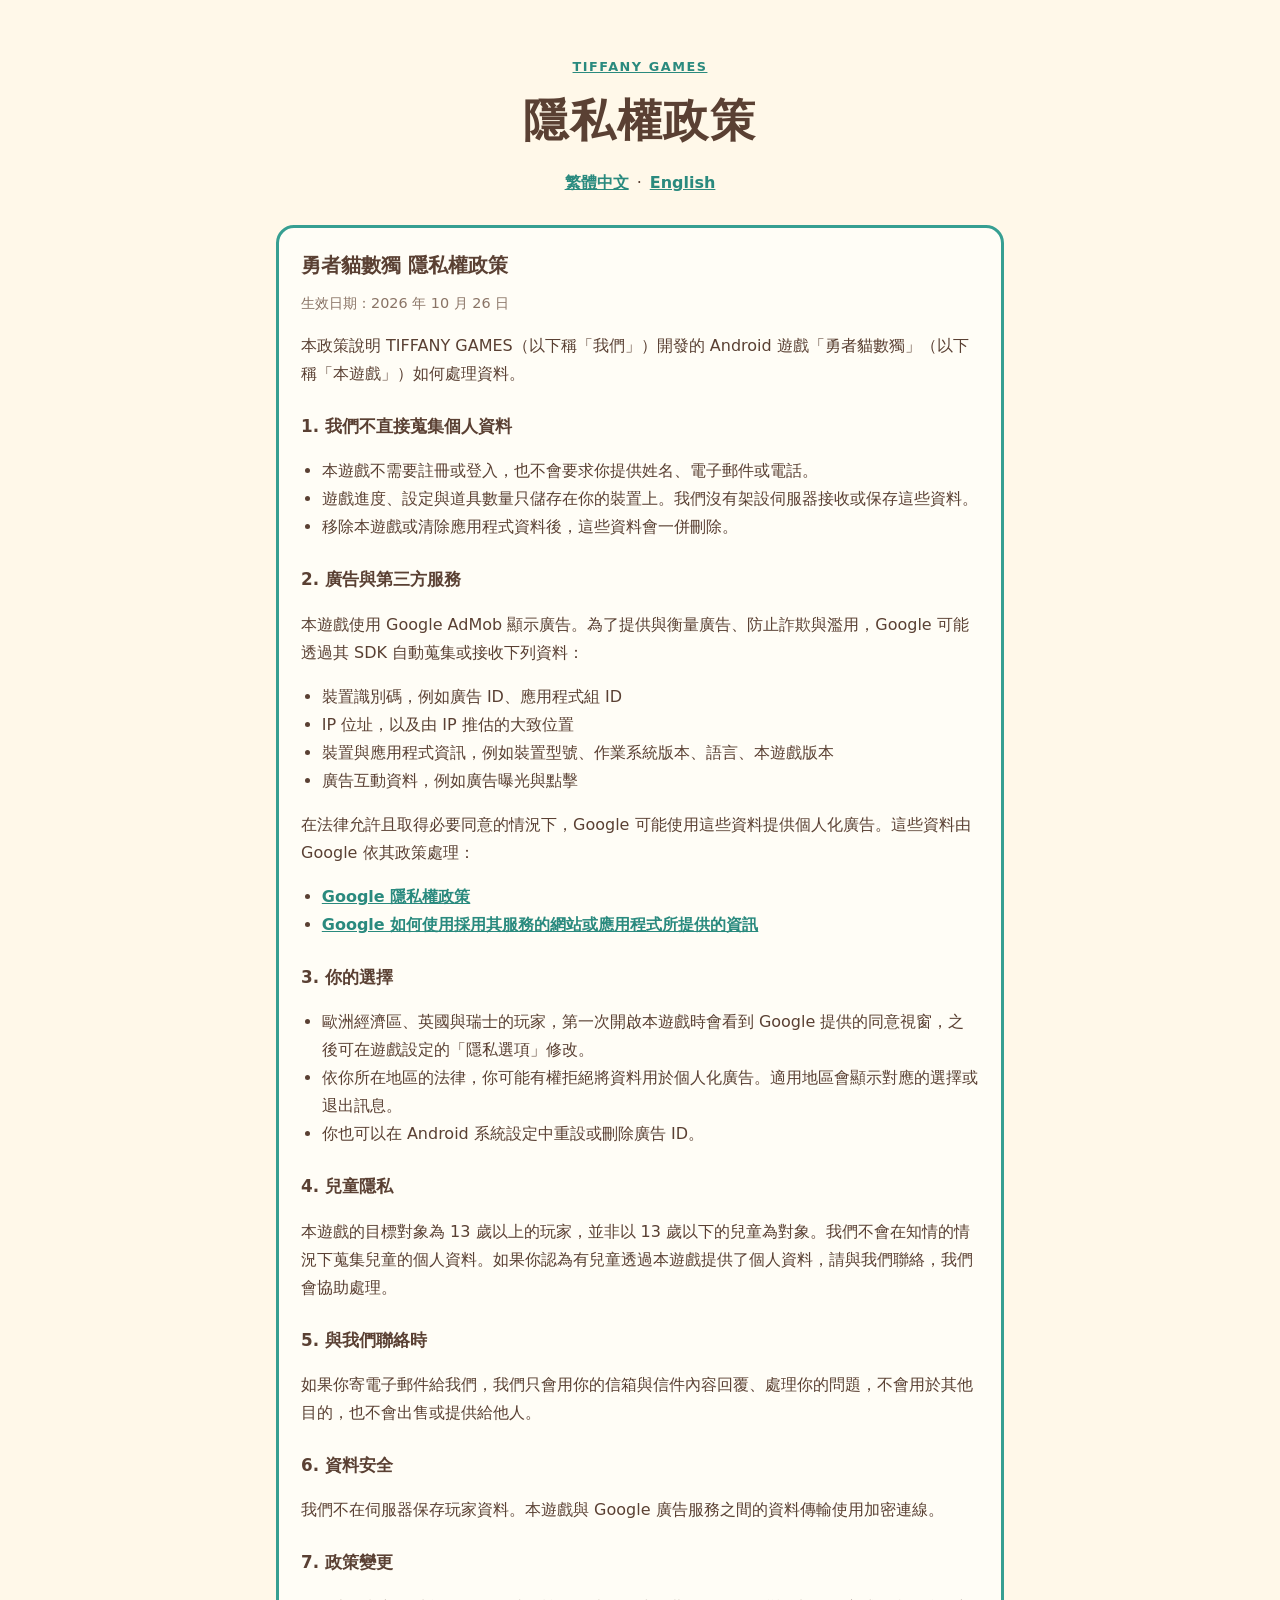
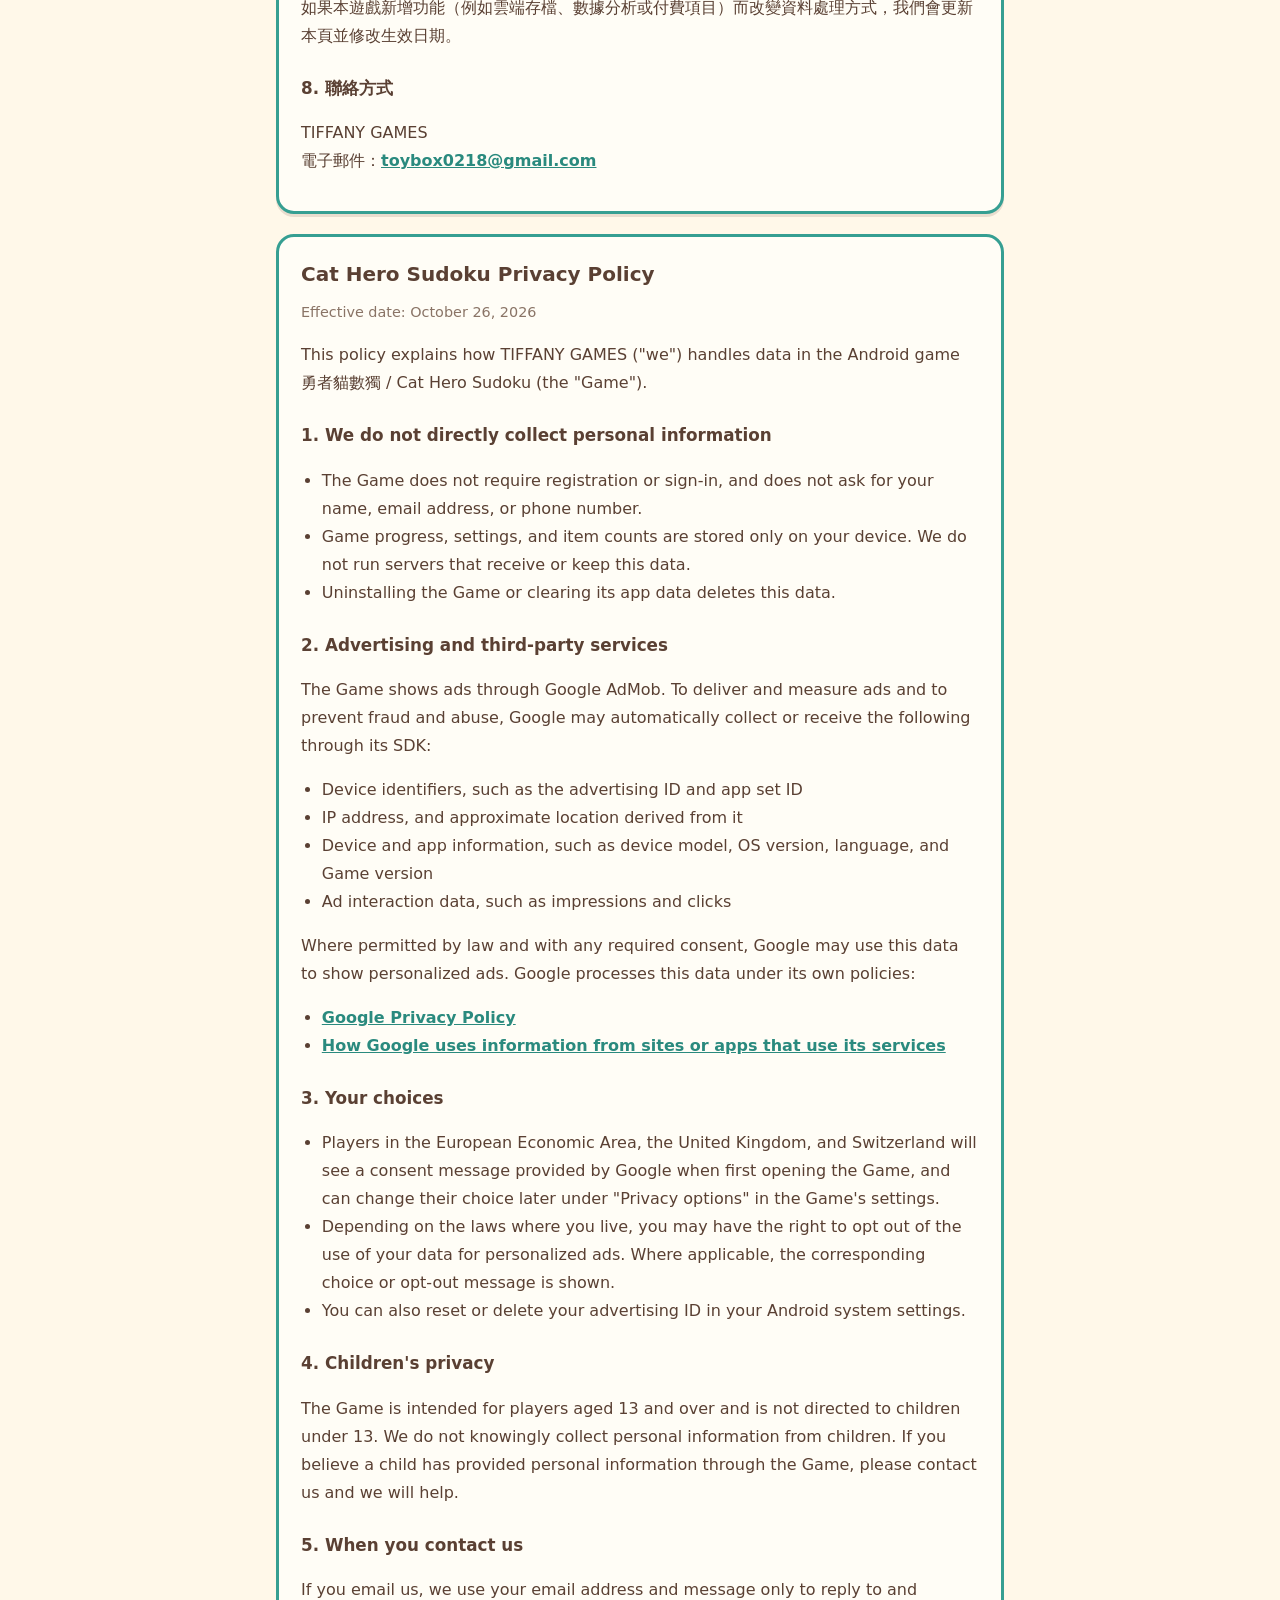
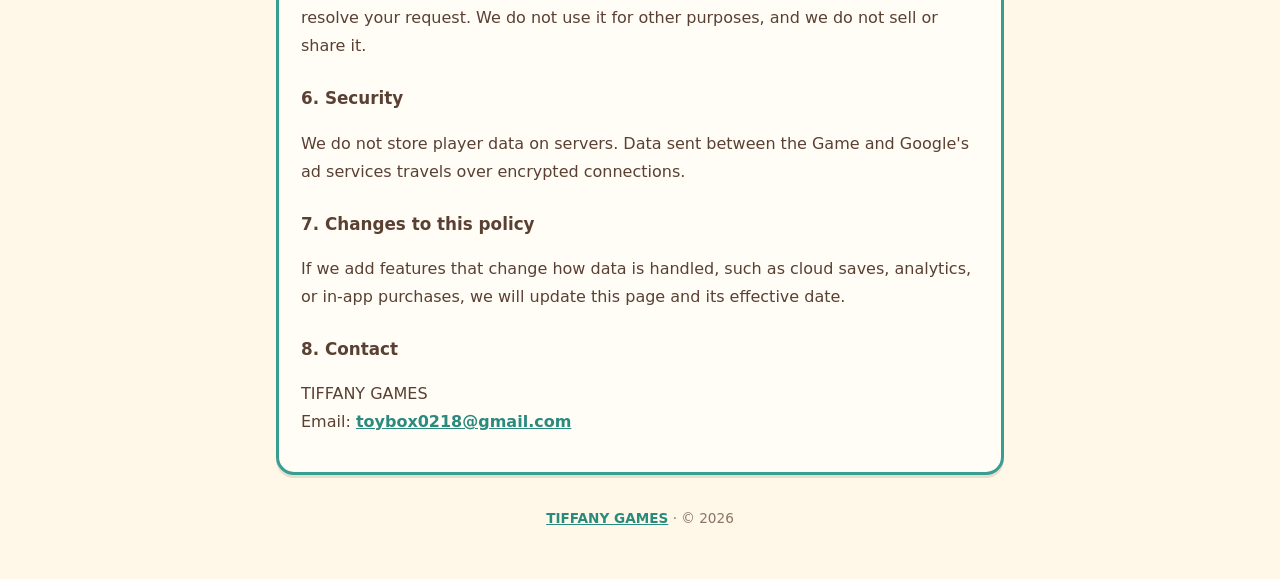
==== privacy.html @ 7614f40d "Add studio home and privacy policy" ====
<!doctype html>
<html lang="zh-Hant">
<head>
<meta charset="utf-8">
<meta name="viewport" content="width=device-width, initial-scale=1">
<title>隱私權政策｜勇者貓數獨</title>
<meta name="description" content="勇者貓數獨（TIFFANY GAMES）隱私權政策 / Privacy Policy">
<link rel="stylesheet" href="style.css">
</head>
<body>
<main class="page">
  <header class="hero">
    <p class="kicker"><a href="./">TIFFANY GAMES</a></p>
    <h1>隱私權政策</h1>
    <p class="toc"><a href="#zh">繁體中文</a>·<a href="#en">English</a></p>
  </header>

  <section class="card policy" id="zh" lang="zh-Hant">
    <h2>勇者貓數獨 隱私權政策</h2>
    <p class="date">生效日期：2026 年 10 月 26 日</p>
    <p>本政策說明 TIFFANY GAMES（以下稱「我們」）開發的 Android 遊戲「勇者貓數獨」（以下稱「本遊戲」）如何處理資料。</p>

    <h3>1. 我們不直接蒐集個人資料</h3>
    <ul>
      <li>本遊戲不需要註冊或登入，也不會要求你提供姓名、電子郵件或電話。</li>
      <li>遊戲進度、設定與道具數量只儲存在你的裝置上。我們沒有架設伺服器接收或保存這些資料。</li>
      <li>移除本遊戲或清除應用程式資料後，這些資料會一併刪除。</li>
    </ul>

    <h3>2. 廣告與第三方服務</h3>
    <p>本遊戲使用 Google AdMob 顯示廣告。為了提供與衡量廣告、防止詐欺與濫用，Google 可能透過其 SDK 自動蒐集或接收下列資料：</p>
    <ul>
      <li>裝置識別碼，例如廣告 ID、應用程式組 ID</li>
      <li>IP 位址，以及由 IP 推估的大致位置</li>
      <li>裝置與應用程式資訊，例如裝置型號、作業系統版本、語言、本遊戲版本</li>
      <li>廣告互動資料，例如廣告曝光與點擊</li>
    </ul>
    <p>在法律允許且取得必要同意的情況下，Google 可能使用這些資料提供個人化廣告。這些資料由 Google 依其政策處理：</p>
    <ul>
      <li><a href="https://policies.google.com/privacy">Google 隱私權政策</a></li>
      <li><a href="https://policies.google.com/technologies/partner-sites">Google 如何使用採用其服務的網站或應用程式所提供的資訊</a></li>
    </ul>

    <h3>3. 你的選擇</h3>
    <ul>
      <li>歐洲經濟區、英國與瑞士的玩家，第一次開啟本遊戲時會看到 Google 提供的同意視窗，之後可在遊戲設定的「隱私選項」修改。</li>
      <li>依你所在地區的法律，你可能有權拒絕將資料用於個人化廣告。適用地區會顯示對應的選擇或退出訊息。</li>
      <li>你也可以在 Android 系統設定中重設或刪除廣告 ID。</li>
    </ul>

    <h3>4. 兒童隱私</h3>
    <p>本遊戲的目標對象為 13 歲以上的玩家，並非以 13 歲以下的兒童為對象。我們不會在知情的情況下蒐集兒童的個人資料。如果你認為有兒童透過本遊戲提供了個人資料，請與我們聯絡，我們會協助處理。</p>

    <h3>5. 與我們聯絡時</h3>
    <p>如果你寄電子郵件給我們，我們只會用你的信箱與信件內容回覆、處理你的問題，不會用於其他目的，也不會出售或提供給他人。</p>

    <h3>6. 資料安全</h3>
    <p>我們不在伺服器保存玩家資料。本遊戲與 Google 廣告服務之間的資料傳輸使用加密連線。</p>

    <h3>7. 政策變更</h3>
    <p>如果本遊戲新增功能（例如雲端存檔、數據分析或付費項目）而改變資料處理方式，我們會更新本頁並修改生效日期。</p>

    <h3>8. 聯絡方式</h3>
    <p>TIFFANY GAMES<br>電子郵件：<a href="mailto:toybox0218@gmail.com">toybox0218@gmail.com</a></p>
  </section>

  <section class="card policy" id="en" lang="en">
    <h2>Cat Hero Sudoku Privacy Policy</h2>
    <p class="date">Effective date: October 26, 2026</p>
    <p>This policy explains how TIFFANY GAMES ("we") handles data in the Android game 勇者貓數獨 / Cat Hero Sudoku (the "Game").</p>

    <h3>1. We do not directly collect personal information</h3>
    <ul>
      <li>The Game does not require registration or sign-in, and does not ask for your name, email address, or phone number.</li>
      <li>Game progress, settings, and item counts are stored only on your device. We do not run servers that receive or keep this data.</li>
      <li>Uninstalling the Game or clearing its app data deletes this data.</li>
    </ul>

    <h3>2. Advertising and third-party services</h3>
    <p>The Game shows ads through Google AdMob. To deliver and measure ads and to prevent fraud and abuse, Google may automatically collect or receive the following through its SDK:</p>
    <ul>
      <li>Device identifiers, such as the advertising ID and app set ID</li>
      <li>IP address, and approximate location derived from it</li>
      <li>Device and app information, such as device model, OS version, language, and Game version</li>
      <li>Ad interaction data, such as impressions and clicks</li>
    </ul>
    <p>Where permitted by law and with any required consent, Google may use this data to show personalized ads. Google processes this data under its own policies:</p>
    <ul>
      <li><a href="https://policies.google.com/privacy">Google Privacy Policy</a></li>
      <li><a href="https://policies.google.com/technologies/partner-sites">How Google uses information from sites or apps that use its services</a></li>
    </ul>

    <h3>3. Your choices</h3>
    <ul>
      <li>Players in the European Economic Area, the United Kingdom, and Switzerland will see a consent message provided by Google when first opening the Game, and can change their choice later under "Privacy options" in the Game's settings.</li>
      <li>Depending on the laws where you live, you may have the right to opt out of the use of your data for personalized ads. Where applicable, the corresponding choice or opt-out message is shown.</li>
      <li>You can also reset or delete your advertising ID in your Android system settings.</li>
    </ul>

    <h3>4. Children's privacy</h3>
    <p>The Game is intended for players aged 13 and over and is not directed to children under 13. We do not knowingly collect personal information from children. If you believe a child has provided personal information through the Game, please contact us and we will help.</p>

    <h3>5. When you contact us</h3>
    <p>If you email us, we use your email address and message only to reply to and resolve your request. We do not use it for other purposes, and we do not sell or share it.</p>

    <h3>6. Security</h3>
    <p>We do not store player data on servers. Data sent between the Game and Google's ad services travels over encrypted connections.</p>

    <h3>7. Changes to this policy</h3>
    <p>If we add features that change how data is handled, such as cloud saves, analytics, or in-app purchases, we will update this page and its effective date.</p>

    <h3>8. Contact</h3>
    <p>TIFFANY GAMES<br>Email: <a href="mailto:toybox0218@gmail.com">toybox0218@gmail.com</a></p>
  </section>

  <footer><a href="./">TIFFANY GAMES</a> · © 2026</footer>
</main>
</body>
</html>
---- style.css ----
:root {
  --paper: #fff8e9;
  --card: #fffdf6;
  --edge: #e2d2b4;
  --ink: #5a4033;
  --muted: #8a7466;
  --teal: #2a8a7e;
  --teal-strong: #369f92;
}
* { box-sizing: border-box; }
html { -webkit-text-size-adjust: 100%; }
body {
  margin: 0;
  background: var(--paper);
  color: var(--ink);
  font-family: "Noto Sans TC", "PingFang TC", "Microsoft JhengHei", system-ui, -apple-system, "Segoe UI", sans-serif;
  line-height: 1.75;
}
.page { max-width: 760px; margin: 0 auto; padding: 32px 16px 48px; }
.hero { text-align: center; padding: 24px 0 8px; }
.kicker { margin: 0; color: var(--teal); font-weight: 700; letter-spacing: .12em; text-transform: uppercase; font-size: .8rem; }
h1 { margin: 4px 0 4px; font-size: clamp(2rem, 7vw, 2.8rem); letter-spacing: .04em; }
.lead { margin: 0; color: var(--muted); }
.card {
  background: var(--card);
  border: 3px solid var(--teal-strong);
  border-radius: 18px;
  box-shadow: 0 3px 0 rgba(107, 69, 53, .15);
  padding: 20px 22px;
  margin: 20px 0;
}
h2 { margin: 0 0 8px; font-size: 1.25rem; }
h3 { margin: 24px 0 6px; font-size: 1.05rem; }
.en { color: var(--muted); font-weight: 400; font-size: .9em; margin-left: 6px; }
.meta { color: var(--muted); font-size: .9rem; margin-bottom: 0; }
a { color: var(--teal); font-weight: 700; }
a:focus-visible { outline: 2px solid var(--teal); outline-offset: 2px; }
.links { margin: 0; padding-left: 1.2em; }
.links li { margin: 4px 0; }
.toc { text-align: center; margin: 8px 0 0; }
.toc a { margin: 0 8px; }
.policy p, .policy li { overflow-wrap: anywhere; }
.policy ul { padding-left: 1.3em; }
.date { color: var(--muted); font-size: .9rem; margin-top: 0; }
footer { text-align: center; color: var(--muted); font-size: .85rem; margin-top: 32px; }
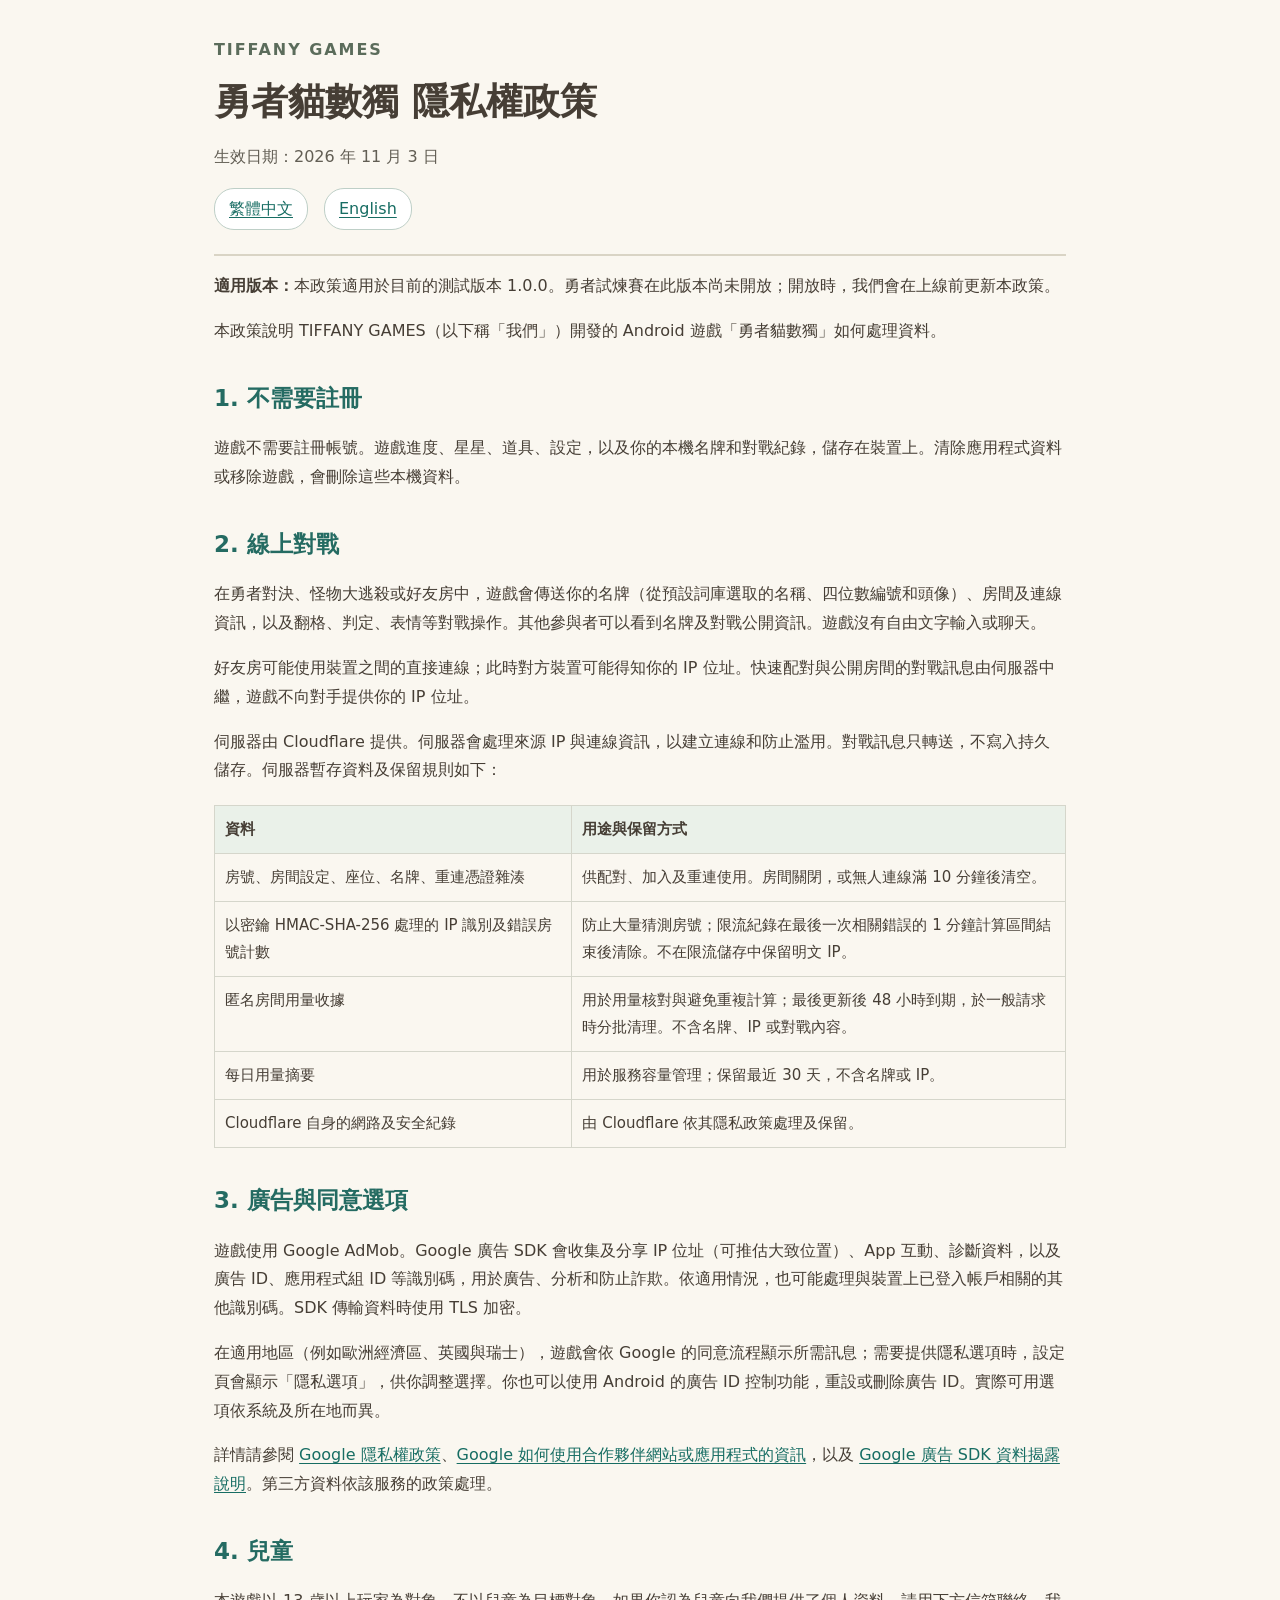
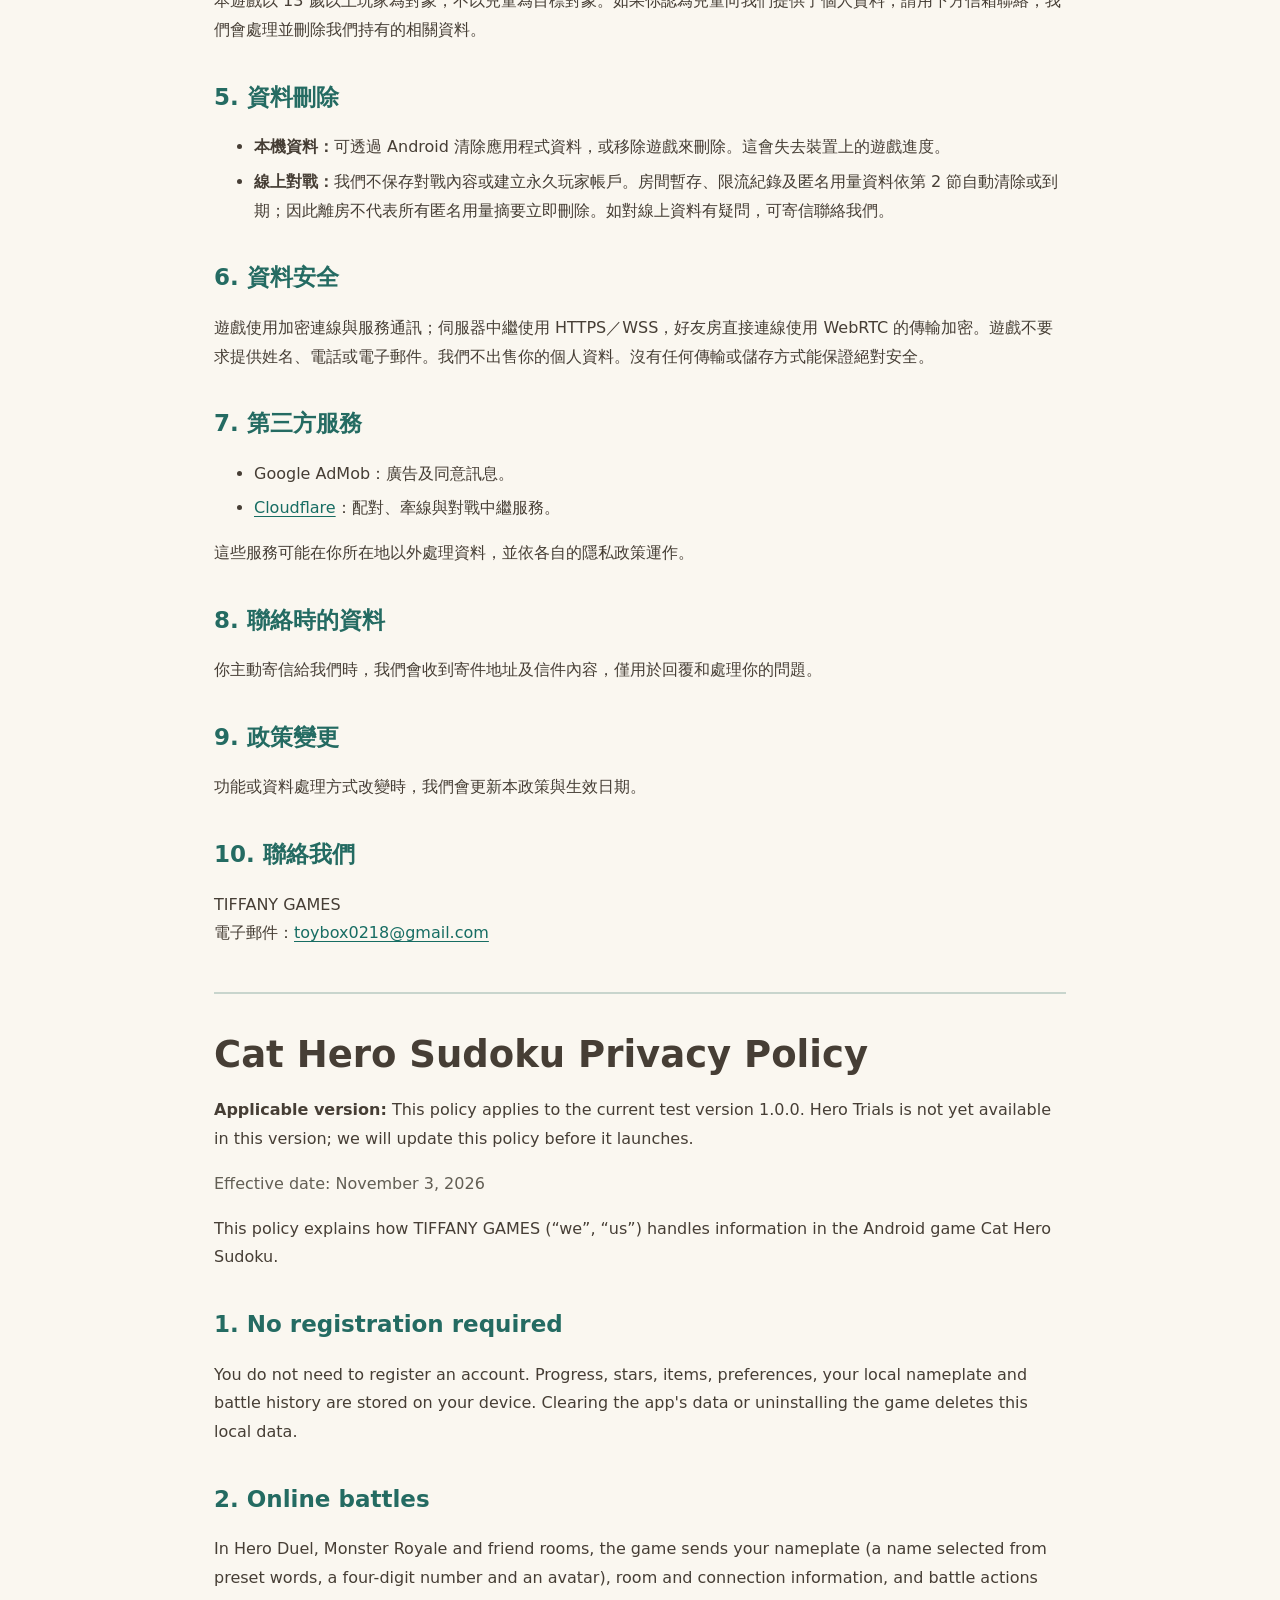
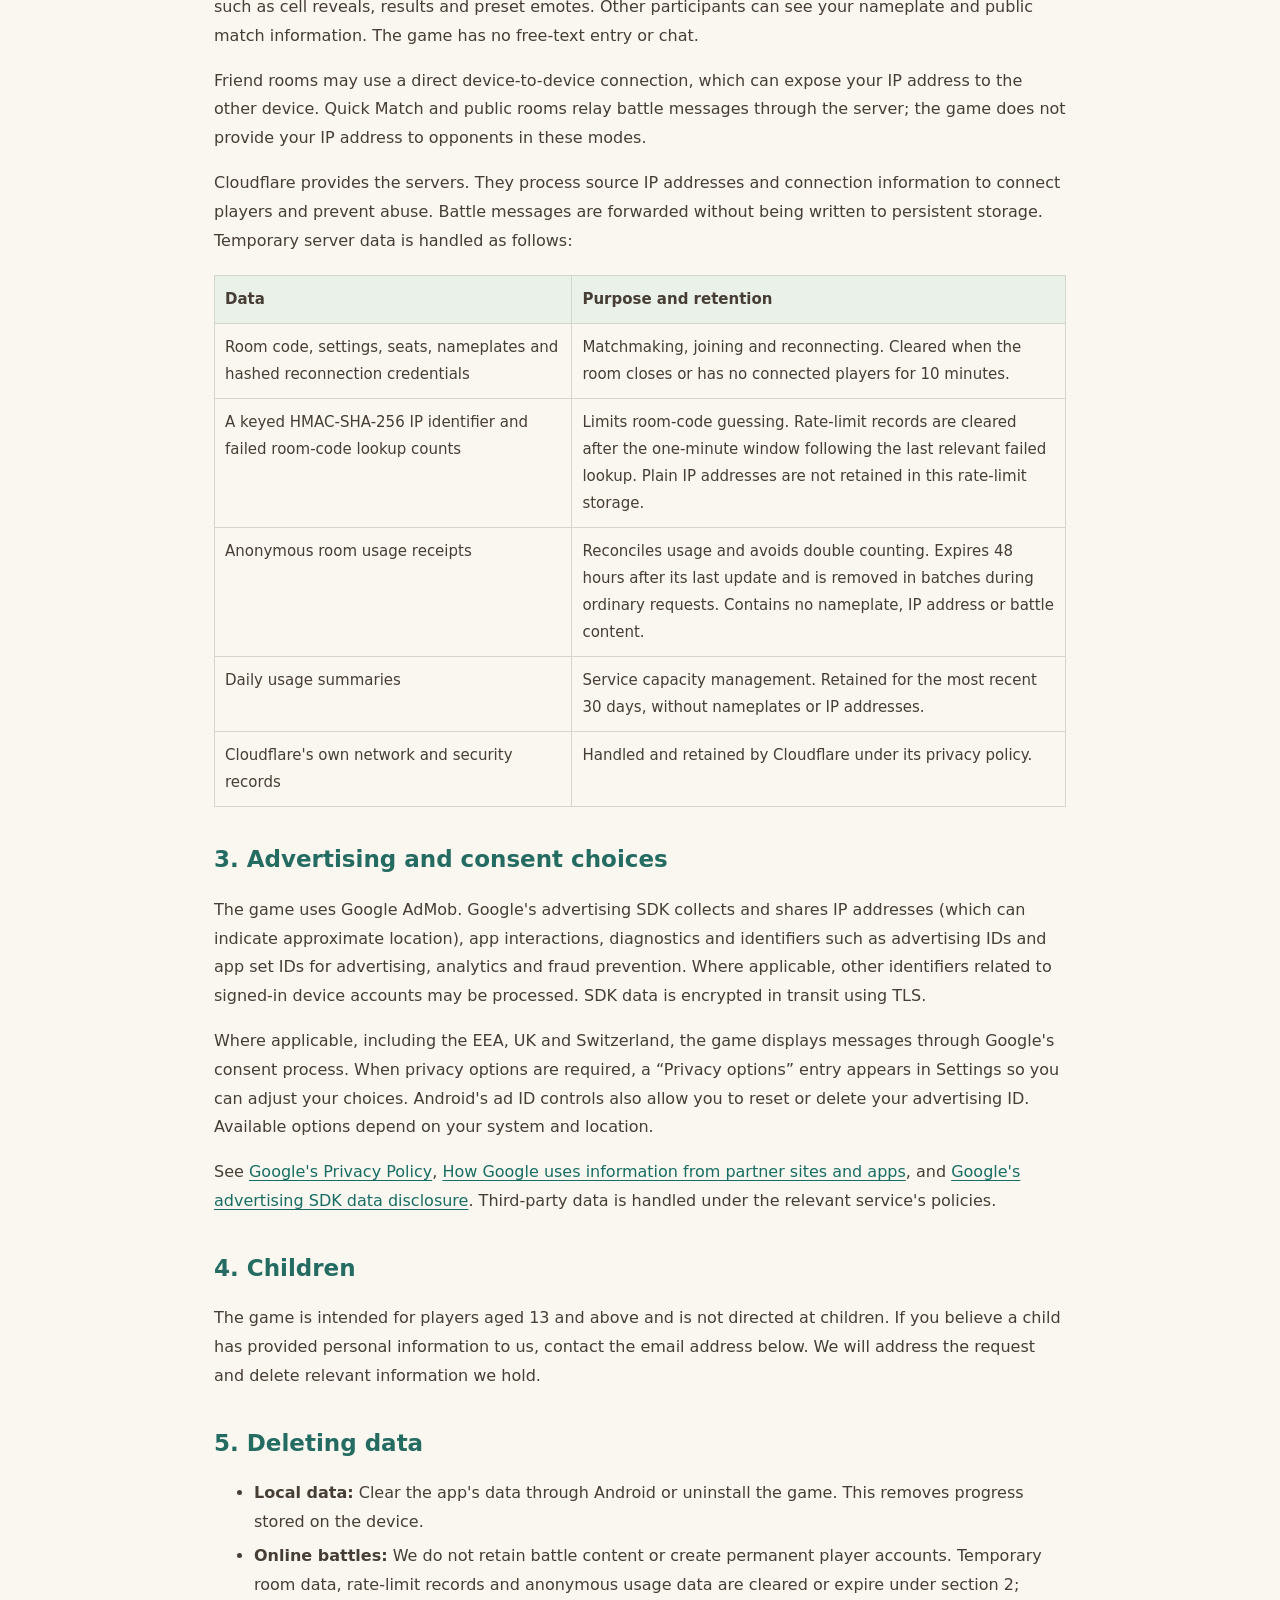
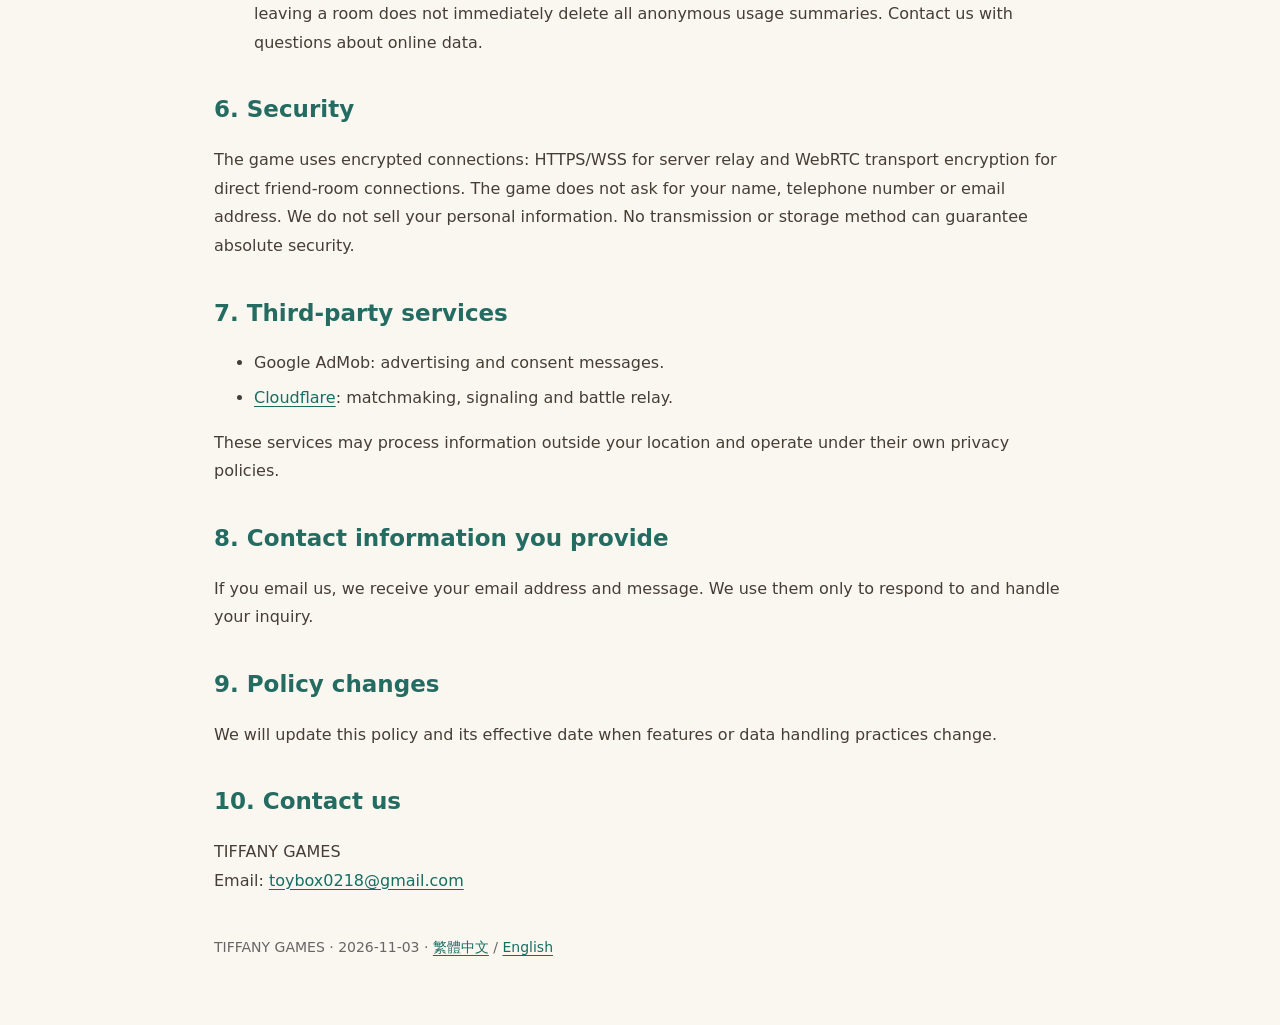
==== commit dec23728: "更新隱私條款 Update privacy policy for test version 1.0.0" ====
--- a/privacy.html
+++ b/privacy.html
@@ -1,119 +1,52 @@
 <!doctype html>
 <html lang="zh-Hant">
 <head>
-<meta charset="utf-8">
-<meta name="viewport" content="width=device-width, initial-scale=1">
-<title>隱私權政策｜勇者貓數獨</title>
-<meta name="description" content="勇者貓數獨（TIFFANY GAMES）隱私權政策 / Privacy Policy">
-<link rel="stylesheet" href="style.css">
-</head>
-<body>
-<main class="page">
-  <header class="hero">
-    <p class="kicker"><a href="./">TIFFANY GAMES</a></p>
-    <h1>隱私權政策</h1>
-    <p class="toc"><a href="#zh">繁體中文</a>·<a href="#en">English</a></p>
-  </header>
-
-  <section class="card policy" id="zh" lang="zh-Hant">
-    <h2>勇者貓數獨 隱私權政策</h2>
-    <p class="date">生效日期：2026 年 10 月 26 日</p>
-    <p>本政策說明 TIFFANY GAMES（以下稱「我們」）開發的 Android 遊戲「勇者貓數獨」（以下稱「本遊戲」）如何處理資料。</p>
-
-    <h3>1. 我們不直接蒐集個人資料</h3>
-    <ul>
-      <li>本遊戲不需要註冊或登入，也不會要求你提供姓名、電子郵件或電話。</li>
-      <li>遊戲進度、設定與道具數量只儲存在你的裝置上。我們沒有架設伺服器接收或保存這些資料。</li>
-      <li>移除本遊戲或清除應用程式資料後，這些資料會一併刪除。</li>
-    </ul>
-
-    <h3>2. 廣告與第三方服務</h3>
-    <p>本遊戲使用 Google AdMob 顯示廣告。為了提供與衡量廣告、防止詐欺與濫用，Google 可能透過其 SDK 自動蒐集或接收下列資料：</p>
-    <ul>
-      <li>裝置識別碼，例如廣告 ID、應用程式組 ID</li>
-      <li>IP 位址，以及由 IP 推估的大致位置</li>
-      <li>裝置與應用程式資訊，例如裝置型號、作業系統版本、語言、本遊戲版本</li>
-      <li>廣告互動資料，例如廣告曝光與點擊</li>
-    </ul>
-    <p>在法律允許且取得必要同意的情況下，Google 可能使用這些資料提供個人化廣告。這些資料由 Google 依其政策處理：</p>
-    <ul>
-      <li><a href="https://policies.google.com/privacy">Google 隱私權政策</a></li>
-      <li><a href="https://policies.google.com/technologies/partner-sites">Google 如何使用採用其服務的網站或應用程式所提供的資訊</a></li>
-    </ul>
-
-    <h3>3. 你的選擇</h3>
-    <ul>
-      <li>歐洲經濟區、英國與瑞士的玩家，第一次開啟本遊戲時會看到 Google 提供的同意視窗，之後可在遊戲設定的「隱私選項」修改。</li>
-      <li>依你所在地區的法律，你可能有權拒絕將資料用於個人化廣告。適用地區會顯示對應的選擇或退出訊息。</li>
-      <li>你也可以在 Android 系統設定中重設或刪除廣告 ID。</li>
-    </ul>
-
-    <h3>4. 兒童隱私</h3>
-    <p>本遊戲的目標對象為 13 歲以上的玩家，並非以 13 歲以下的兒童為對象。我們不會在知情的情況下蒐集兒童的個人資料。如果你認為有兒童透過本遊戲提供了個人資料，請與我們聯絡，我們會協助處理。</p>
-
-    <h3>5. 與我們聯絡時</h3>
-    <p>如果你寄電子郵件給我們，我們只會用你的信箱與信件內容回覆、處理你的問題，不會用於其他目的，也不會出售或提供給他人。</p>
-
-    <h3>6. 資料安全</h3>
-    <p>我們不在伺服器保存玩家資料。本遊戲與 Google 廣告服務之間的資料傳輸使用加密連線。</p>
-
-    <h3>7. 政策變更</h3>
-    <p>如果本遊戲新增功能（例如雲端存檔、數據分析或付費項目）而改變資料處理方式，我們會更新本頁並修改生效日期。</p>
-
-    <h3>8. 聯絡方式</h3>
-    <p>TIFFANY GAMES<br>電子郵件：<a href="mailto:toybox0218@gmail.com">toybox0218@gmail.com</a></p>
-  </section>
-
-  <section class="card policy" id="en" lang="en">
-    <h2>Cat Hero Sudoku Privacy Policy</h2>
-    <p class="date">Effective date: October 26, 2026</p>
-    <p>This policy explains how TIFFANY GAMES ("we") handles data in the Android game 勇者貓數獨 / Cat Hero Sudoku (the "Game").</p>
-
-    <h3>1. We do not directly collect personal information</h3>
-    <ul>
-      <li>The Game does not require registration or sign-in, and does not ask for your name, email address, or phone number.</li>
-      <li>Game progress, settings, and item counts are stored only on your device. We do not run servers that receive or keep this data.</li>
-      <li>Uninstalling the Game or clearing its app data deletes this data.</li>
-    </ul>
-
-    <h3>2. Advertising and third-party services</h3>
-    <p>The Game shows ads through Google AdMob. To deliver and measure ads and to prevent fraud and abuse, Google may automatically collect or receive the following through its SDK:</p>
-    <ul>
-      <li>Device identifiers, such as the advertising ID and app set ID</li>
-      <li>IP address, and approximate location derived from it</li>
-      <li>Device and app information, such as device model, OS version, language, and Game version</li>
-      <li>Ad interaction data, such as impressions and clicks</li>
-    </ul>
-    <p>Where permitted by law and with any required consent, Google may use this data to show personalized ads. Google processes this data under its own policies:</p>
-    <ul>
-      <li><a href="https://policies.google.com/privacy">Google Privacy Policy</a></li>
-      <li><a href="https://policies.google.com/technologies/partner-sites">How Google uses information from sites or apps that use its services</a></li>
-    </ul>
-
-    <h3>3. Your choices</h3>
-    <ul>
-      <li>Players in the European Economic Area, the United Kingdom, and Switzerland will see a consent message provided by Google when first opening the Game, and can change their choice later under "Privacy options" in the Game's settings.</li>
-      <li>Depending on the laws where you live, you may have the right to opt out of the use of your data for personalized ads. Where applicable, the corresponding choice or opt-out message is shown.</li>
-      <li>You can also reset or delete your advertising ID in your Android system settings.</li>
-    </ul>
-
-    <h3>4. Children's privacy</h3>
-    <p>The Game is intended for players aged 13 and over and is not directed to children under 13. We do not knowingly collect personal information from children. If you believe a child has provided personal information through the Game, please contact us and we will help.</p>
-
-    <h3>5. When you contact us</h3>
-    <p>If you email us, we use your email address and message only to reply to and resolve your request. We do not use it for other purposes, and we do not sell or share it.</p>
-
-    <h3>6. Security</h3>
-    <p>We do not store player data on servers. Data sent between the Game and Google's ad services travels over encrypted connections.</p>
-
-    <h3>7. Changes to this policy</h3>
-    <p>If we add features that change how data is handled, such as cloud saves, analytics, or in-app purchases, we will update this page and its effective date.</p>
-
-    <h3>8. Contact</h3>
-    <p>TIFFANY GAMES<br>Email: <a href="mailto:toybox0218@gmail.com">toybox0218@gmail.com</a></p>
-  </section>
-
-  <footer><a href="./">TIFFANY GAMES</a> · © 2026</footer>
-</main>
-</body>
-</html>
+<meta charset="utf-8"><meta name="viewport" content="width=device-width,initial-scale=1">
+<meta name="color-scheme" content="light"><title>勇者貓數獨 隱私權政策 · Cat Hero Sudoku Privacy Policy</title>
+<style>
+:root{font-family:system-ui,-apple-system,"Segoe UI",sans-serif;color:#463e35;background:#faf7f0;line-height:1.8}*{box-sizing:border-box}body{margin:0}main{max-width:900px;margin:auto;padding:36px 24px 64px}header{border-bottom:2px solid #d9d4c5;padding-bottom:24px}h1{font-size:clamp(25px,5vw,37px);line-height:1.35;margin:12px 0}h2{font-size:23px;margin-top:36px;line-height:1.45;color:#246b62}h3{font-size:18px;margin-top:26px}a{color:#176d63;text-underline-offset:3px;overflow-wrap:anywhere}nav{display:flex;gap:16px;flex-wrap:wrap}nav a{padding:6px 14px;border:1px solid #becfc7;border-radius:20px;background:white}.brand{letter-spacing:.12em;font-weight:700;color:#5b6c5b}.date{color:#625e54}p,li{overflow-wrap:anywhere}li{margin:.35em 0}table{border-collapse:collapse;width:100%;font-size:15px;margin:20px 0}th,td{text-align:left;border:1px solid #d5d6cb;padding:10px;vertical-align:top}th{background:#eaf1e9}td:first-child{width:42%}.language{padding-top:24px;margin-top:44px;border-top:2px solid #c8d5cd}footer{margin-top:40px;font-size:14px;color:#666} @media(max-width:480px){main{padding:24px 16px 48px}table{font-size:14px}th,td{padding:8px}}@media print{nav{display:none}main{max-width:none;padding:0}a{color:inherit}.language{break-before:page}}
+</style>
+</head><body><main>
+<header><div class="brand">TIFFANY GAMES</div><h1>勇者貓數獨 隱私權政策</h1><p class="date">生效日期：2026 年 11 月 3 日</p><nav aria-label="語言 Language"><a href="#zh">繁體中文</a><a href="#en" lang="en">English</a></nav></header>
+<article id="zh" lang="zh-Hant">
+<p><strong>適用版本：</strong>本政策適用於目前的測試版本 1.0.0。勇者試煉賽在此版本尚未開放；開放時，我們會在上線前更新本政策。</p>
+<p>本政策說明 TIFFANY GAMES（以下稱「我們」）開發的 Android 遊戲「勇者貓數獨」如何處理資料。</p>
+<h2>1. 不需要註冊</h2><p>遊戲不需要註冊帳號。遊戲進度、星星、道具、設定，以及你的本機名牌和對戰紀錄，儲存在裝置上。清除應用程式資料或移除遊戲，會刪除這些本機資料。</p>
+<h2>2. 線上對戰</h2><p>在勇者對決、怪物大逃殺或好友房中，遊戲會傳送你的名牌（從預設詞庫選取的名稱、四位數編號和頭像）、房間及連線資訊，以及翻格、判定、表情等對戰操作。其他參與者可以看到名牌及對戰公開資訊。遊戲沒有自由文字輸入或聊天。</p><p>好友房可能使用裝置之間的直接連線；此時對方裝置可能得知你的 IP 位址。快速配對與公開房間的對戰訊息由伺服器中繼，遊戲不向對手提供你的 IP 位址。</p><p>伺服器由 Cloudflare 提供。伺服器會處理來源 IP 與連線資訊，以建立連線和防止濫用。對戰訊息只轉送，不寫入持久儲存。伺服器暫存資料及保留規則如下：</p>
+<table><thead><tr><th>資料</th><th>用途與保留方式</th></tr></thead><tbody>
+<tr><td>房號、房間設定、座位、名牌、重連憑證雜湊</td><td>供配對、加入及重連使用。房間關閉，或無人連線滿 10 分鐘後清空。</td></tr>
+<tr><td>以密鑰 HMAC-SHA-256 處理的 IP 識別及錯誤房號計數</td><td>防止大量猜測房號；限流紀錄在最後一次相關錯誤的 1 分鐘計算區間結束後清除。不在限流儲存中保留明文 IP。</td></tr>
+<tr><td>匿名房間用量收據</td><td>用於用量核對與避免重複計算；最後更新後 48 小時到期，於一般請求時分批清理。不含名牌、IP 或對戰內容。</td></tr>
+<tr><td>每日用量摘要</td><td>用於服務容量管理；保留最近 30 天，不含名牌或 IP。</td></tr>
+<tr><td>Cloudflare 自身的網路及安全紀錄</td><td>由 Cloudflare 依其隱私政策處理及保留。</td></tr>
+</tbody></table>
+<h2>3. 廣告與同意選項</h2><p>遊戲使用 Google AdMob。Google 廣告 SDK 會收集及分享 IP 位址（可推估大致位置）、App 互動、診斷資料，以及廣告 ID、應用程式組 ID 等識別碼，用於廣告、分析和防止詐欺。依適用情況，也可能處理與裝置上已登入帳戶相關的其他識別碼。SDK 傳輸資料時使用 TLS 加密。</p><p>在適用地區（例如歐洲經濟區、英國與瑞士），遊戲會依 Google 的同意流程顯示所需訊息；需要提供隱私選項時，設定頁會顯示「隱私選項」，供你調整選擇。你也可以使用 Android 的廣告 ID 控制功能，重設或刪除廣告 ID。實際可用選項依系統及所在地而異。</p><p>詳情請參閱 <a href="https://policies.google.com/privacy?hl=zh-TW">Google 隱私權政策</a>、<a href="https://policies.google.com/technologies/partner-sites?hl=zh-TW">Google 如何使用合作夥伴網站或應用程式的資訊</a>，以及 <a href="https://developers.google.com/admob/android/next-gen/privacy/play-data-disclosure">Google 廣告 SDK 資料揭露說明</a>。第三方資料依該服務的政策處理。</p>
+<h2>4. 兒童</h2><p>本遊戲以 13 歲以上玩家為對象，不以兒童為目標對象。如果你認為兒童向我們提供了個人資料，請用下方信箱聯絡，我們會處理並刪除我們持有的相關資料。</p>
+<h2>5. 資料刪除</h2><ul><li><strong>本機資料：</strong>可透過 Android 清除應用程式資料，或移除遊戲來刪除。這會失去裝置上的遊戲進度。</li><li><strong>線上對戰：</strong>我們不保存對戰內容或建立永久玩家帳戶。房間暫存、限流紀錄及匿名用量資料依第 2 節自動清除或到期；因此離房不代表所有匿名用量摘要立即刪除。如對線上資料有疑問，可寄信聯絡我們。</li></ul>
+<h2>6. 資料安全</h2><p>遊戲使用加密連線與服務通訊；伺服器中繼使用 HTTPS／WSS，好友房直接連線使用 WebRTC 的傳輸加密。遊戲不要求提供姓名、電話或電子郵件。我們不出售你的個人資料。沒有任何傳輸或儲存方式能保證絕對安全。</p>
+<h2>7. 第三方服務</h2><ul><li>Google AdMob：廣告及同意訊息。</li><li><a href="https://www.cloudflare.com/privacypolicy/">Cloudflare</a>：配對、牽線與對戰中繼服務。</li></ul><p>這些服務可能在你所在地以外處理資料，並依各自的隱私政策運作。</p>
+<h2>8. 聯絡時的資料</h2><p>你主動寄信給我們時，我們會收到寄件地址及信件內容，僅用於回覆和處理你的問題。</p>
+<h2>9. 政策變更</h2><p>功能或資料處理方式改變時，我們會更新本政策與生效日期。</p>
+<h2>10. 聯絡我們</h2><p>TIFFANY GAMES<br>電子郵件：<a href="mailto:toybox0218@gmail.com">toybox0218@gmail.com</a></p>
+</article>
+<article id="en" lang="en" class="language">
+<h1>Cat Hero Sudoku Privacy Policy</h1><p><strong>Applicable version:</strong> This policy applies to the current test version 1.0.0. Hero Trials is not yet available in this version; we will update this policy before it launches.</p><p class="date">Effective date: November 3, 2026</p><p>This policy explains how TIFFANY GAMES (“we”, “us”) handles information in the Android game Cat Hero Sudoku.</p>
+<h2>1. No registration required</h2><p>You do not need to register an account. Progress, stars, items, preferences, your local nameplate and battle history are stored on your device. Clearing the app's data or uninstalling the game deletes this local data.</p>
+<h2>2. Online battles</h2><p>In Hero Duel, Monster Royale and friend rooms, the game sends your nameplate (a name selected from preset words, a four-digit number and an avatar), room and connection information, and battle actions such as cell reveals, results and preset emotes. Other participants can see your nameplate and public match information. The game has no free-text entry or chat.</p><p>Friend rooms may use a direct device-to-device connection, which can expose your IP address to the other device. Quick Match and public rooms relay battle messages through the server; the game does not provide your IP address to opponents in these modes.</p><p>Cloudflare provides the servers. They process source IP addresses and connection information to connect players and prevent abuse. Battle messages are forwarded without being written to persistent storage. Temporary server data is handled as follows:</p>
+<table><thead><tr><th>Data</th><th>Purpose and retention</th></tr></thead><tbody>
+<tr><td>Room code, settings, seats, nameplates and hashed reconnection credentials</td><td>Matchmaking, joining and reconnecting. Cleared when the room closes or has no connected players for 10 minutes.</td></tr>
+<tr><td>A keyed HMAC-SHA-256 IP identifier and failed room-code lookup counts</td><td>Limits room-code guessing. Rate-limit records are cleared after the one-minute window following the last relevant failed lookup. Plain IP addresses are not retained in this rate-limit storage.</td></tr>
+<tr><td>Anonymous room usage receipts</td><td>Reconciles usage and avoids double counting. Expires 48 hours after its last update and is removed in batches during ordinary requests. Contains no nameplate, IP address or battle content.</td></tr>
+<tr><td>Daily usage summaries</td><td>Service capacity management. Retained for the most recent 30 days, without nameplates or IP addresses.</td></tr>
+<tr><td>Cloudflare's own network and security records</td><td>Handled and retained by Cloudflare under its privacy policy.</td></tr>
+</tbody></table>
+<h2>3. Advertising and consent choices</h2><p>The game uses Google AdMob. Google's advertising SDK collects and shares IP addresses (which can indicate approximate location), app interactions, diagnostics and identifiers such as advertising IDs and app set IDs for advertising, analytics and fraud prevention. Where applicable, other identifiers related to signed-in device accounts may be processed. SDK data is encrypted in transit using TLS.</p><p>Where applicable, including the EEA, UK and Switzerland, the game displays messages through Google's consent process. When privacy options are required, a “Privacy options” entry appears in Settings so you can adjust your choices. Android's ad ID controls also allow you to reset or delete your advertising ID. Available options depend on your system and location.</p><p>See <a href="https://policies.google.com/privacy">Google's Privacy Policy</a>, <a href="https://policies.google.com/technologies/partner-sites">How Google uses information from partner sites and apps</a>, and <a href="https://developers.google.com/admob/android/next-gen/privacy/play-data-disclosure">Google's advertising SDK data disclosure</a>. Third-party data is handled under the relevant service's policies.</p>
+<h2>4. Children</h2><p>The game is intended for players aged 13 and above and is not directed at children. If you believe a child has provided personal information to us, contact the email address below. We will address the request and delete relevant information we hold.</p>
+<h2>5. Deleting data</h2><ul><li><strong>Local data:</strong> Clear the app's data through Android or uninstall the game. This removes progress stored on the device.</li><li><strong>Online battles:</strong> We do not retain battle content or create permanent player accounts. Temporary room data, rate-limit records and anonymous usage data are cleared or expire under section 2; leaving a room does not immediately delete all anonymous usage summaries. Contact us with questions about online data.</li></ul>
+<h2>6. Security</h2><p>The game uses encrypted connections: HTTPS/WSS for server relay and WebRTC transport encryption for direct friend-room connections. The game does not ask for your name, telephone number or email address. We do not sell your personal information. No transmission or storage method can guarantee absolute security.</p>
+<h2>7. Third-party services</h2><ul><li>Google AdMob: advertising and consent messages.</li><li><a href="https://www.cloudflare.com/privacypolicy/">Cloudflare</a>: matchmaking, signaling and battle relay.</li></ul><p>These services may process information outside your location and operate under their own privacy policies.</p>
+<h2>8. Contact information you provide</h2><p>If you email us, we receive your email address and message. We use them only to respond to and handle your inquiry.</p>
+<h2>9. Policy changes</h2><p>We will update this policy and its effective date when features or data handling practices change.</p>
+<h2>10. Contact us</h2><p>TIFFANY GAMES<br>Email: <a href="mailto:toybox0218@gmail.com">toybox0218@gmail.com</a></p>
+</article><footer>TIFFANY GAMES · 2026-11-03 · <a href="#zh">繁體中文</a> / <a href="#en">English</a></footer>
+</main></body></html>
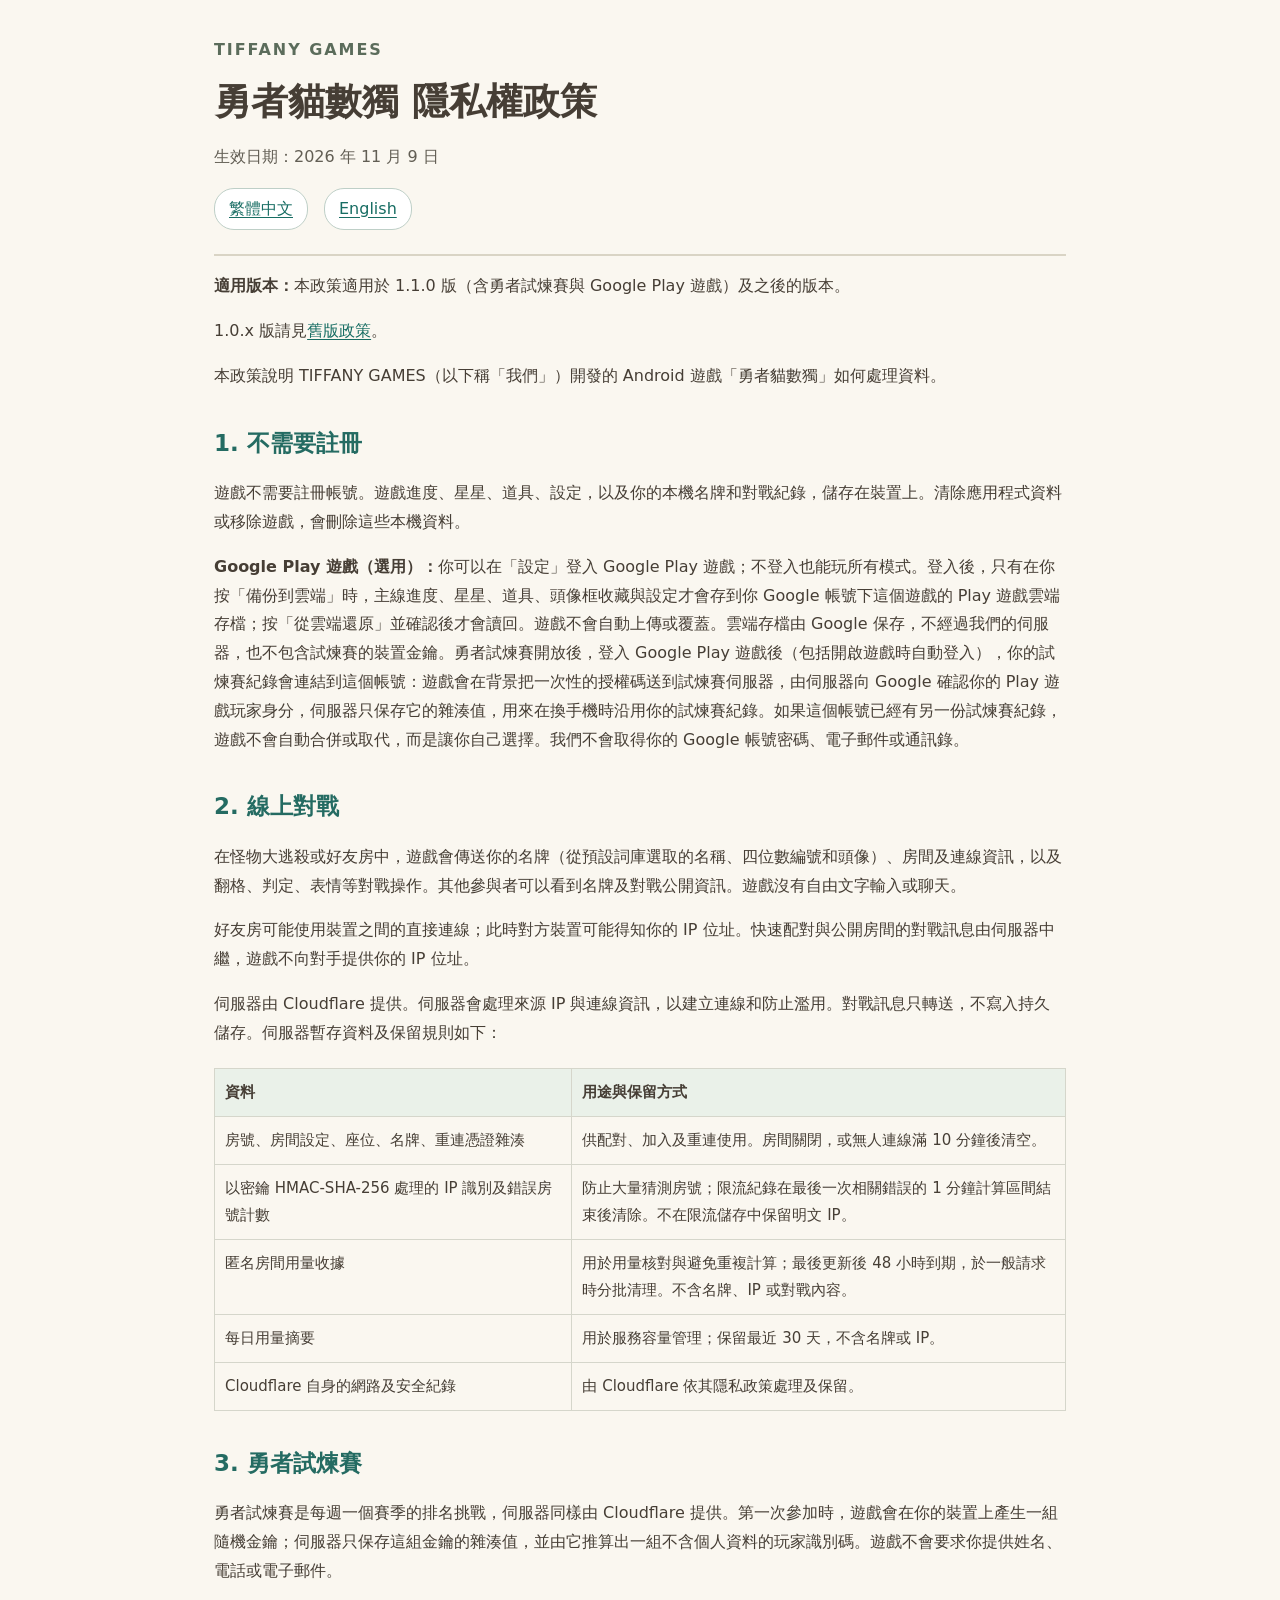
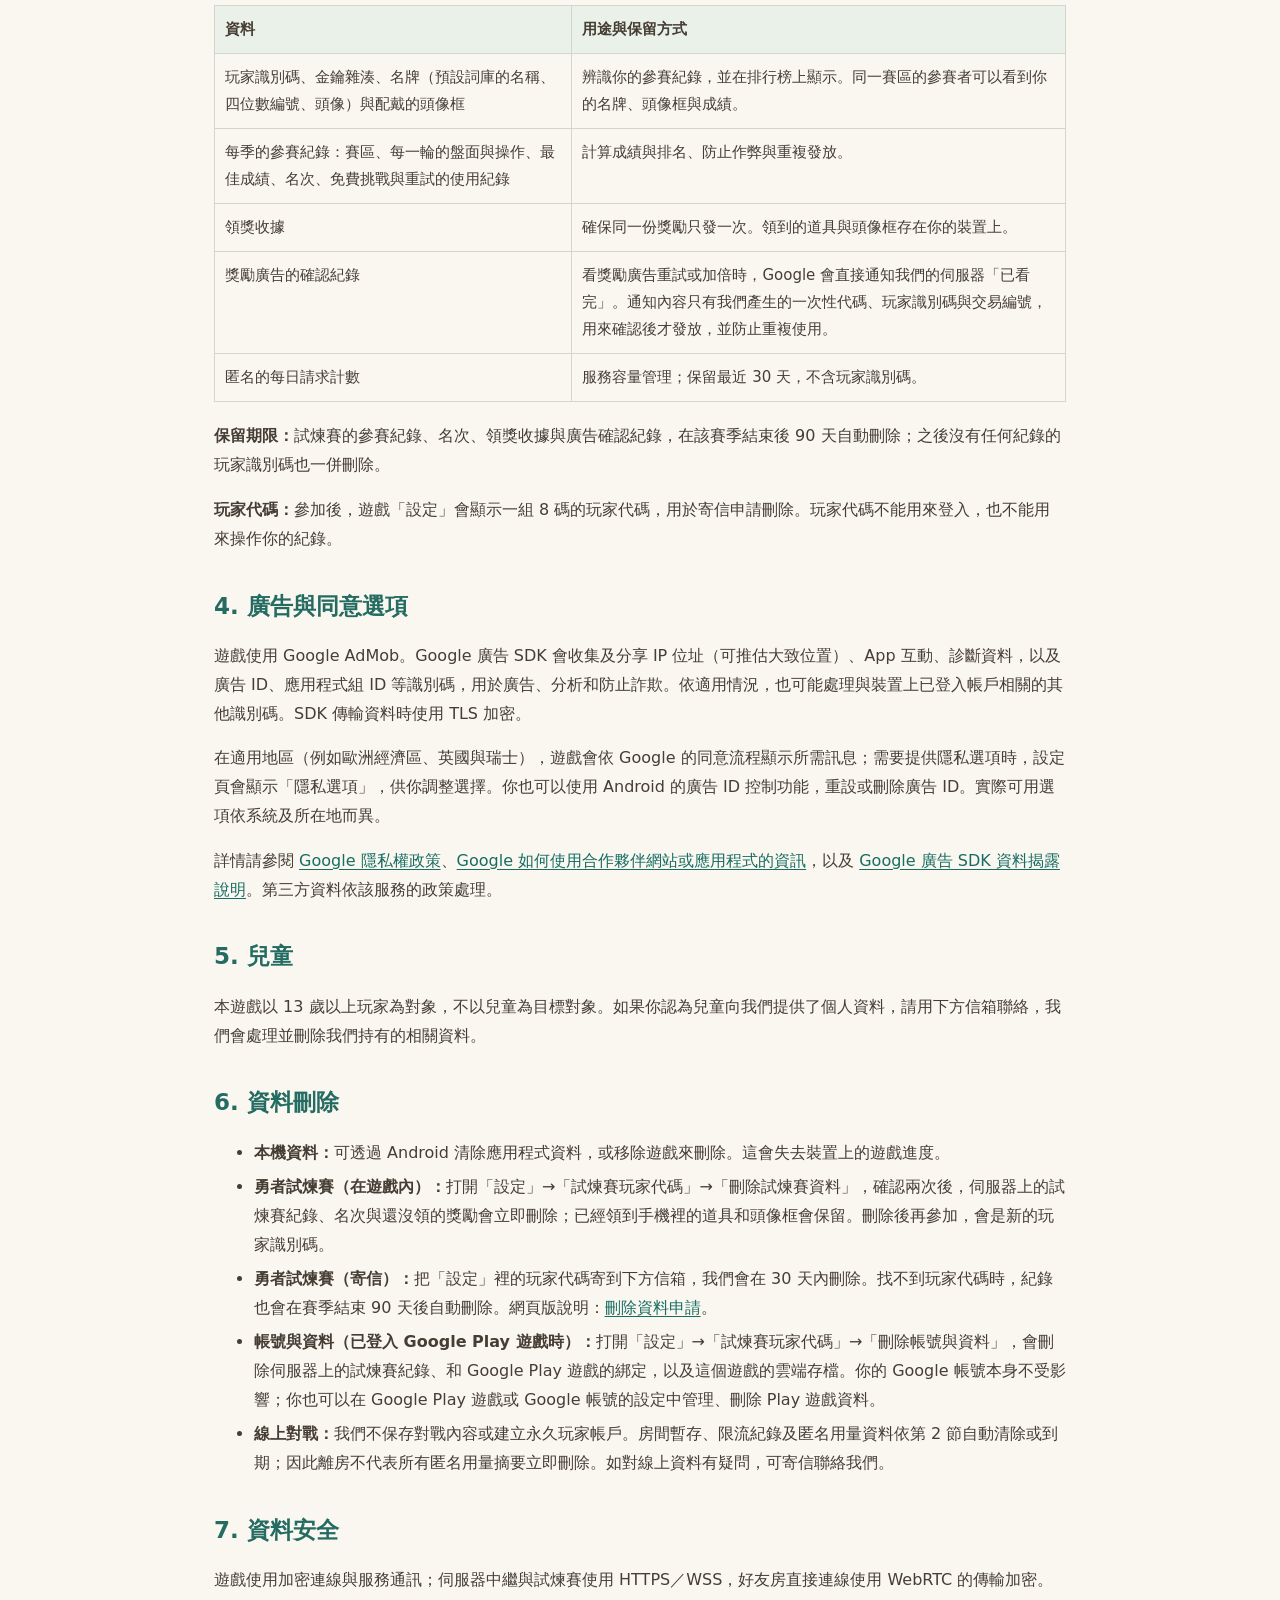
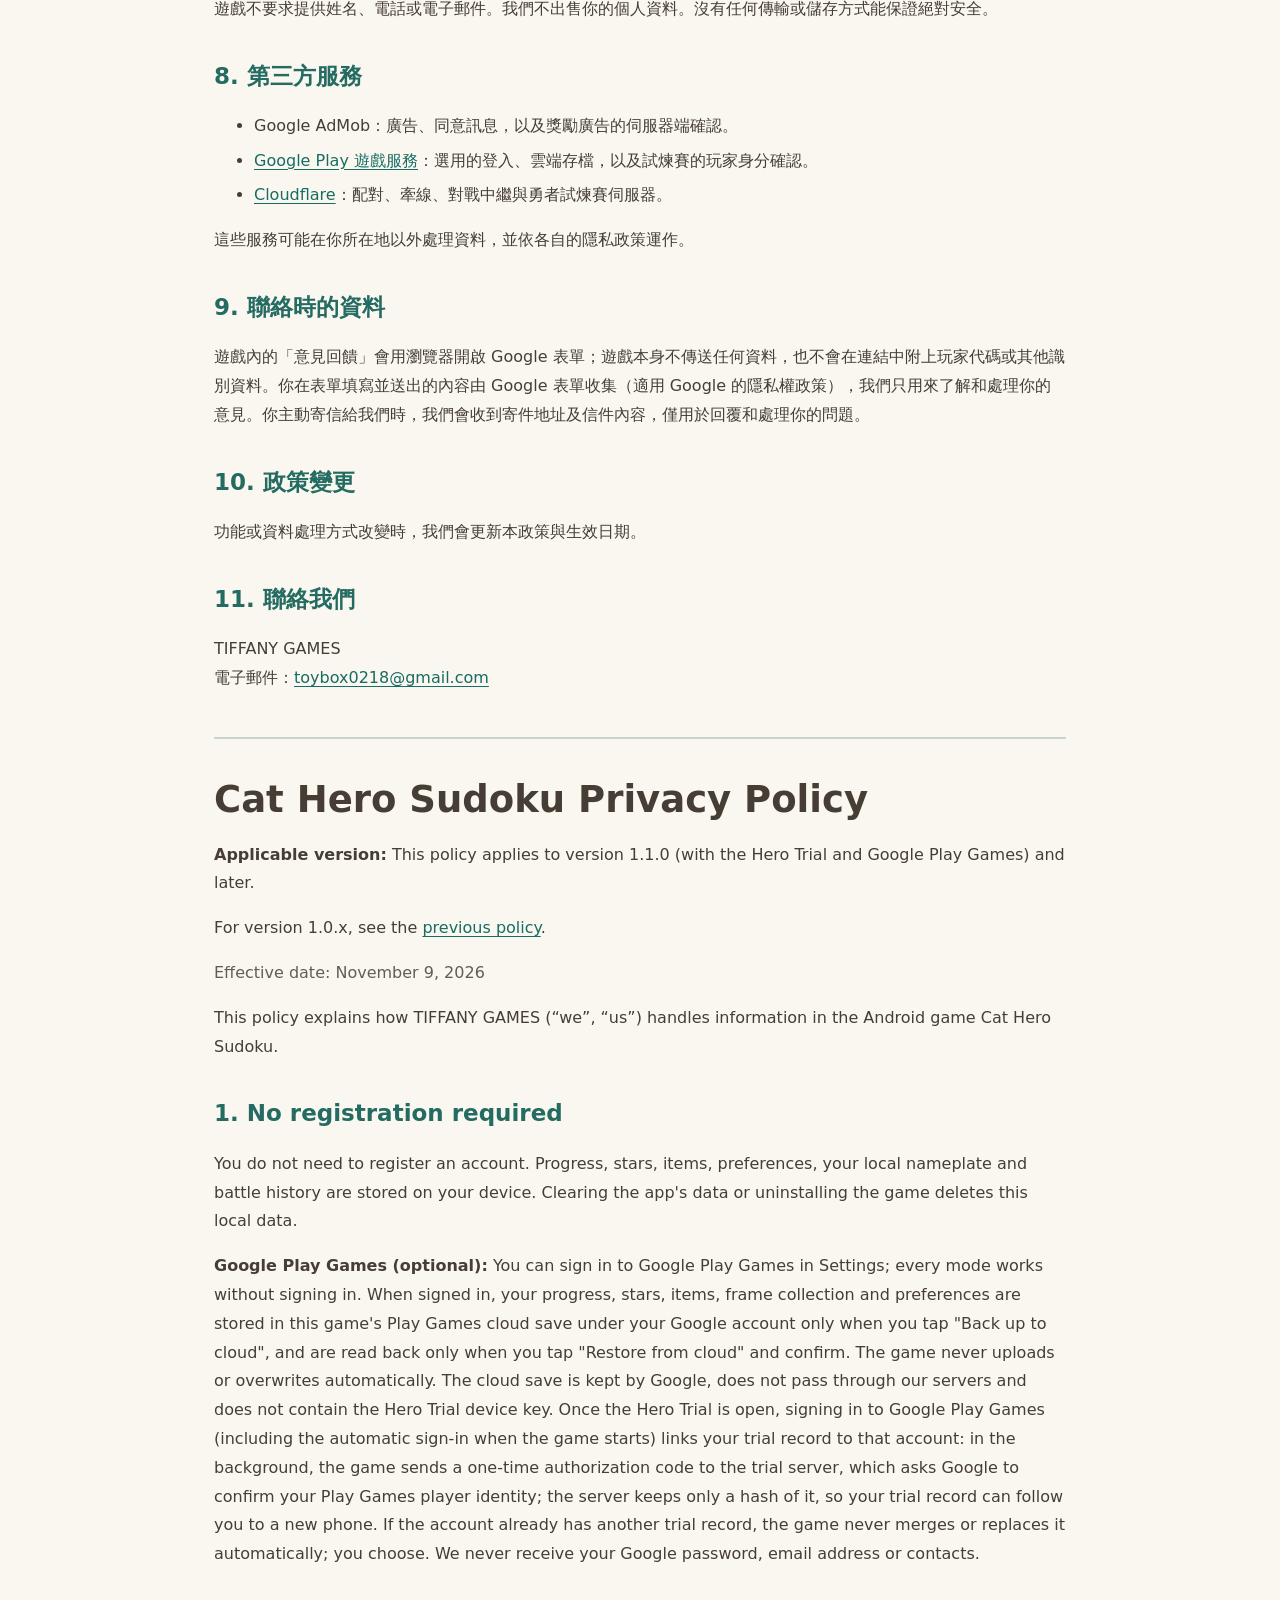
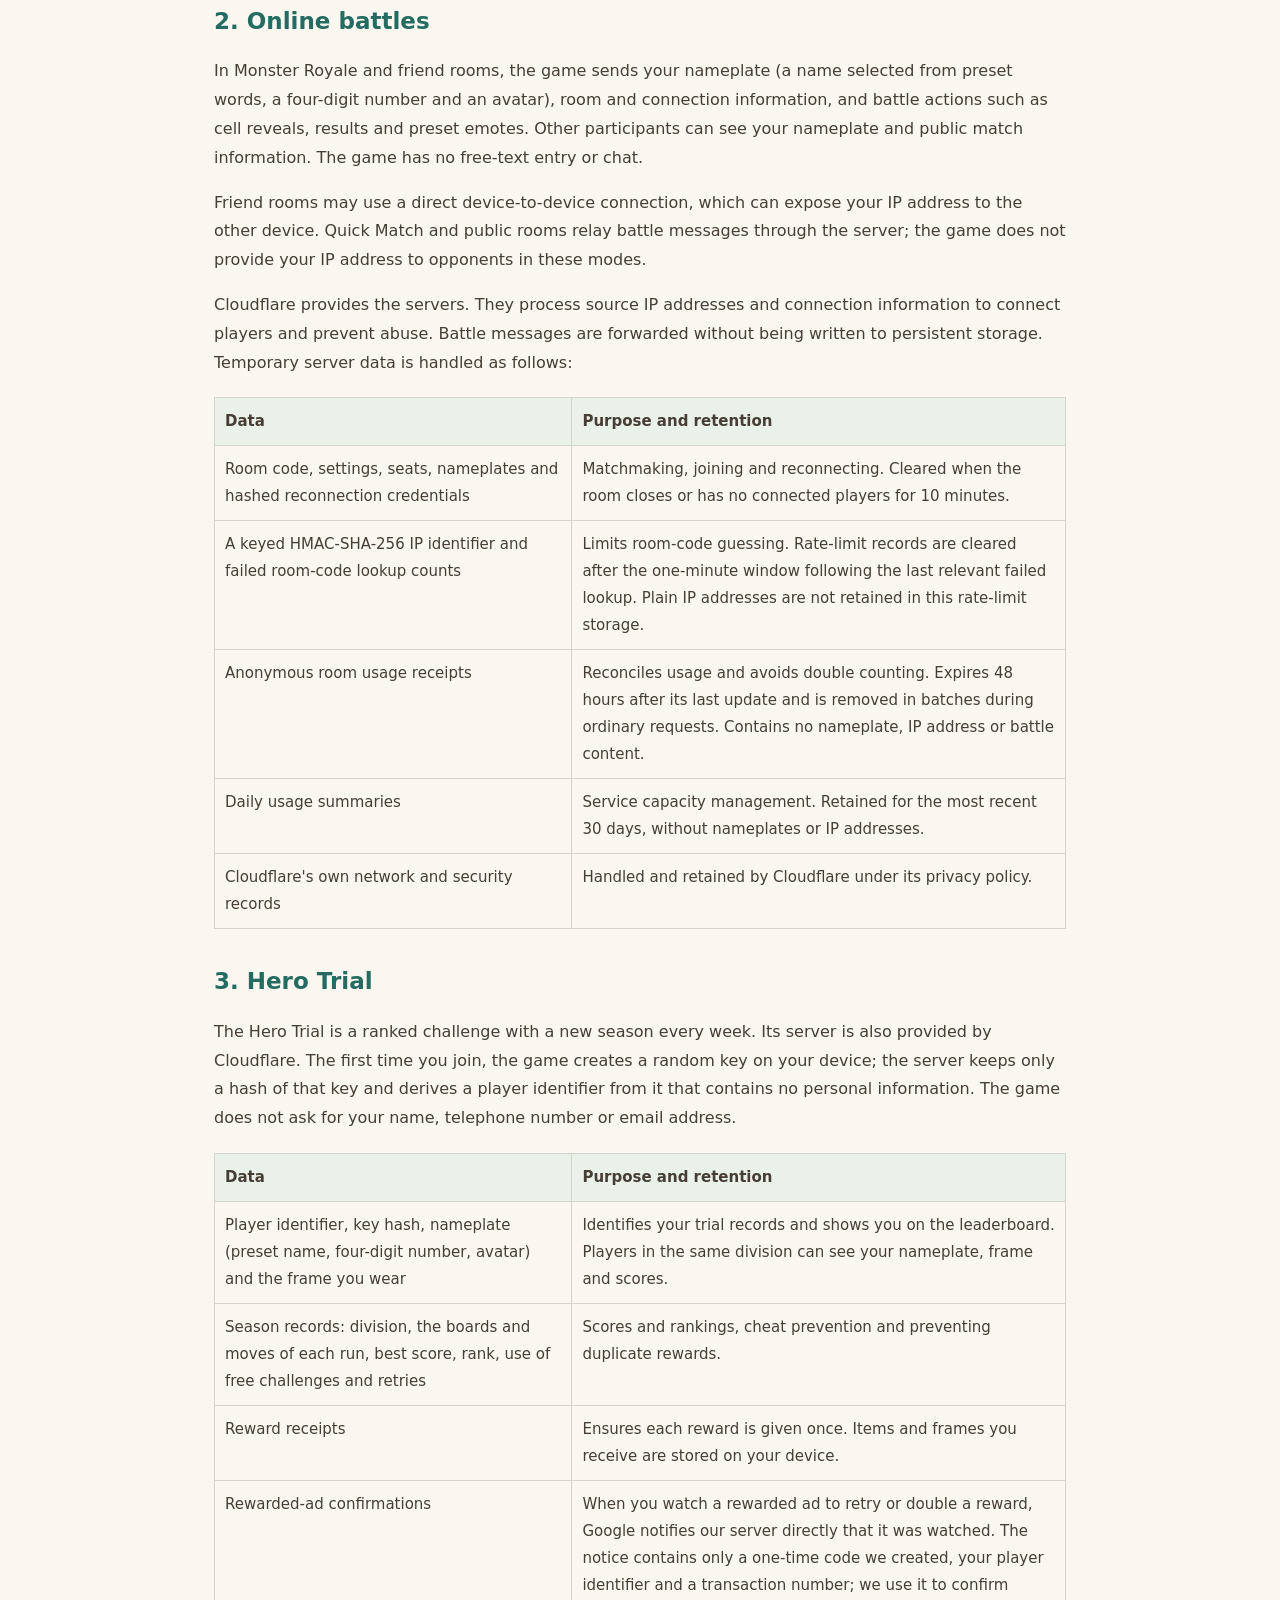
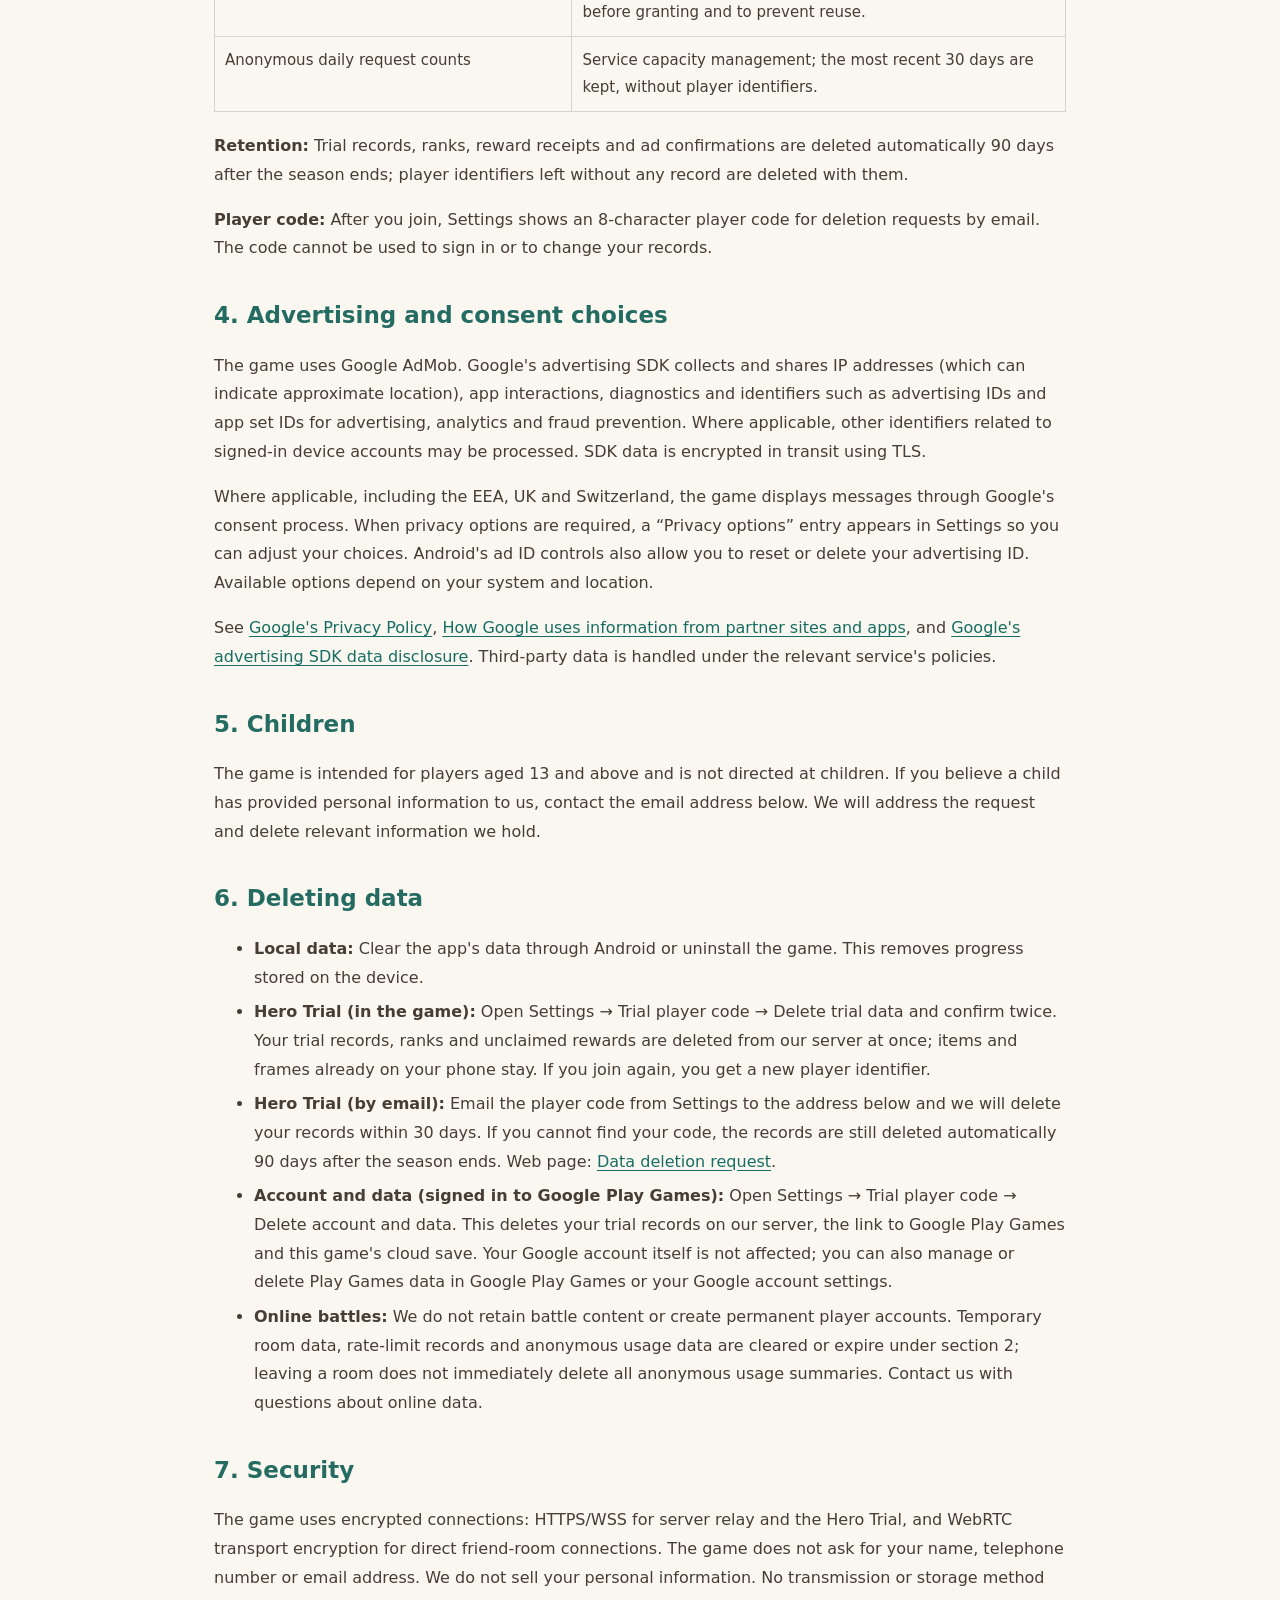
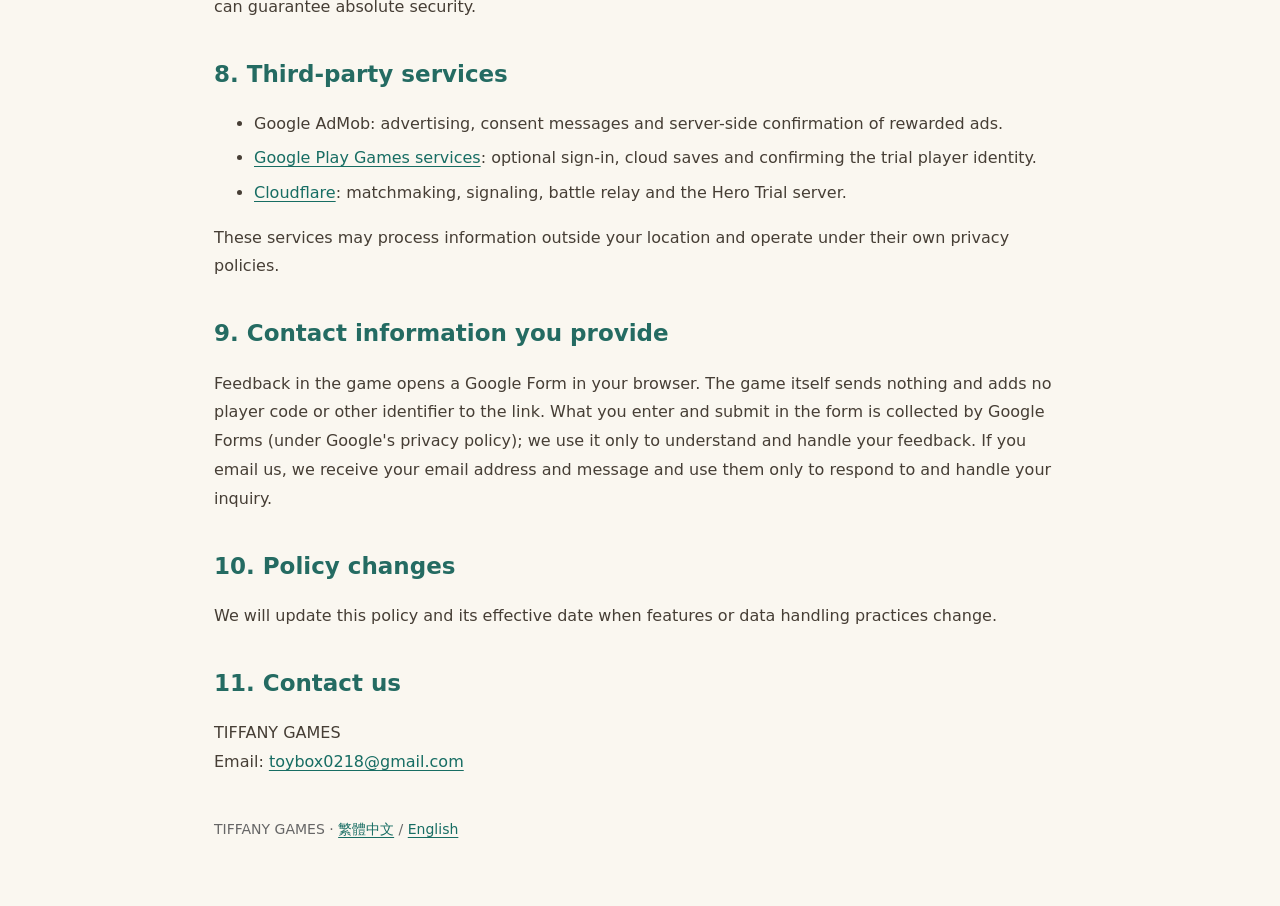
==== commit 0481b031: "Add files via upload" ====
--- a/privacy.html
+++ b/privacy.html
@@ -7,12 +7,13 @@
 :root{font-family:system-ui,-apple-system,"Segoe UI",sans-serif;color:#463e35;background:#faf7f0;line-height:1.8}*{box-sizing:border-box}body{margin:0}main{max-width:900px;margin:auto;padding:36px 24px 64px}header{border-bottom:2px solid #d9d4c5;padding-bottom:24px}h1{font-size:clamp(25px,5vw,37px);line-height:1.35;margin:12px 0}h2{font-size:23px;margin-top:36px;line-height:1.45;color:#246b62}h3{font-size:18px;margin-top:26px}a{color:#176d63;text-underline-offset:3px;overflow-wrap:anywhere}nav{display:flex;gap:16px;flex-wrap:wrap}nav a{padding:6px 14px;border:1px solid #becfc7;border-radius:20px;background:white}.brand{letter-spacing:.12em;font-weight:700;color:#5b6c5b}.date{color:#625e54}p,li{overflow-wrap:anywhere}li{margin:.35em 0}table{border-collapse:collapse;width:100%;font-size:15px;margin:20px 0}th,td{text-align:left;border:1px solid #d5d6cb;padding:10px;vertical-align:top}th{background:#eaf1e9}td:first-child{width:42%}.language{padding-top:24px;margin-top:44px;border-top:2px solid #c8d5cd}footer{margin-top:40px;font-size:14px;color:#666} @media(max-width:480px){main{padding:24px 16px 48px}table{font-size:14px}th,td{padding:8px}}@media print{nav{display:none}main{max-width:none;padding:0}a{color:inherit}.language{break-before:page}}
 </style>
 </head><body><main>
-<header><div class="brand">TIFFANY GAMES</div><h1>勇者貓數獨 隱私權政策</h1><p class="date">生效日期：2026 年 11 月 3 日</p><nav aria-label="語言 Language"><a href="#zh">繁體中文</a><a href="#en" lang="en">English</a></nav></header>
+<header><div class="brand">TIFFANY GAMES</div><h1>勇者貓數獨 隱私權政策</h1><p class="date">生效日期：2026 年 11 月 9 日</p><nav aria-label="語言 Language"><a href="#zh">繁體中文</a><a href="#en" lang="en">English</a></nav></header>
 <article id="zh" lang="zh-Hant">
-<p><strong>適用版本：</strong>本政策適用於目前的測試版本 1.0.0。勇者試煉賽在此版本尚未開放；開放時，我們會在上線前更新本政策。</p>
+<p><strong>適用版本：</strong>本政策適用於 1.1.0 版（含勇者試煉賽與 Google Play 遊戲）及之後的版本。</p>
+<p>1.0.x 版請見<a href="privacy-1.0.html">舊版政策</a>。</p>
 <p>本政策說明 TIFFANY GAMES（以下稱「我們」）開發的 Android 遊戲「勇者貓數獨」如何處理資料。</p>
-<h2>1. 不需要註冊</h2><p>遊戲不需要註冊帳號。遊戲進度、星星、道具、設定，以及你的本機名牌和對戰紀錄，儲存在裝置上。清除應用程式資料或移除遊戲，會刪除這些本機資料。</p>
-<h2>2. 線上對戰</h2><p>在勇者對決、怪物大逃殺或好友房中，遊戲會傳送你的名牌（從預設詞庫選取的名稱、四位數編號和頭像）、房間及連線資訊，以及翻格、判定、表情等對戰操作。其他參與者可以看到名牌及對戰公開資訊。遊戲沒有自由文字輸入或聊天。</p><p>好友房可能使用裝置之間的直接連線；此時對方裝置可能得知你的 IP 位址。快速配對與公開房間的對戰訊息由伺服器中繼，遊戲不向對手提供你的 IP 位址。</p><p>伺服器由 Cloudflare 提供。伺服器會處理來源 IP 與連線資訊，以建立連線和防止濫用。對戰訊息只轉送，不寫入持久儲存。伺服器暫存資料及保留規則如下：</p>
+<h2>1. 不需要註冊</h2><p>遊戲不需要註冊帳號。遊戲進度、星星、道具、設定，以及你的本機名牌和對戰紀錄，儲存在裝置上。清除應用程式資料或移除遊戲，會刪除這些本機資料。</p><p><strong>Google Play 遊戲（選用）：</strong>你可以在「設定」登入 Google Play 遊戲；不登入也能玩所有模式。登入後，只有在你按「備份到雲端」時，主線進度、星星、道具、頭像框收藏與設定才會存到你 Google 帳號下這個遊戲的 Play 遊戲雲端存檔；按「從雲端還原」並確認後才會讀回。遊戲不會自動上傳或覆蓋。雲端存檔由 Google 保存，不經過我們的伺服器，也不包含試煉賽的裝置金鑰。勇者試煉賽開放後，登入 Google Play 遊戲後（包括開啟遊戲時自動登入），你的試煉賽紀錄會連結到這個帳號：遊戲會在背景把一次性的授權碼送到試煉賽伺服器，由伺服器向 Google 確認你的 Play 遊戲玩家身分，伺服器只保存它的雜湊值，用來在換手機時沿用你的試煉賽紀錄。如果這個帳號已經有另一份試煉賽紀錄，遊戲不會自動合併或取代，而是讓你自己選擇。我們不會取得你的 Google 帳號密碼、電子郵件或通訊錄。</p>
+<h2>2. 線上對戰</h2><p>在怪物大逃殺或好友房中，遊戲會傳送你的名牌（從預設詞庫選取的名稱、四位數編號和頭像）、房間及連線資訊，以及翻格、判定、表情等對戰操作。其他參與者可以看到名牌及對戰公開資訊。遊戲沒有自由文字輸入或聊天。</p><p>好友房可能使用裝置之間的直接連線；此時對方裝置可能得知你的 IP 位址。快速配對與公開房間的對戰訊息由伺服器中繼，遊戲不向對手提供你的 IP 位址。</p><p>伺服器由 Cloudflare 提供。伺服器會處理來源 IP 與連線資訊，以建立連線和防止濫用。對戰訊息只轉送，不寫入持久儲存。伺服器暫存資料及保留規則如下：</p>
 <table><thead><tr><th>資料</th><th>用途與保留方式</th></tr></thead><tbody>
 <tr><td>房號、房間設定、座位、名牌、重連憑證雜湊</td><td>供配對、加入及重連使用。房間關閉，或無人連線滿 10 分鐘後清空。</td></tr>
 <tr><td>以密鑰 HMAC-SHA-256 處理的 IP 識別及錯誤房號計數</td><td>防止大量猜測房號；限流紀錄在最後一次相關錯誤的 1 分鐘計算區間結束後清除。不在限流儲存中保留明文 IP。</td></tr>
@@ -20,19 +21,29 @@
 <tr><td>每日用量摘要</td><td>用於服務容量管理；保留最近 30 天，不含名牌或 IP。</td></tr>
 <tr><td>Cloudflare 自身的網路及安全紀錄</td><td>由 Cloudflare 依其隱私政策處理及保留。</td></tr>
 </tbody></table>
-<h2>3. 廣告與同意選項</h2><p>遊戲使用 Google AdMob。Google 廣告 SDK 會收集及分享 IP 位址（可推估大致位置）、App 互動、診斷資料，以及廣告 ID、應用程式組 ID 等識別碼，用於廣告、分析和防止詐欺。依適用情況，也可能處理與裝置上已登入帳戶相關的其他識別碼。SDK 傳輸資料時使用 TLS 加密。</p><p>在適用地區（例如歐洲經濟區、英國與瑞士），遊戲會依 Google 的同意流程顯示所需訊息；需要提供隱私選項時，設定頁會顯示「隱私選項」，供你調整選擇。你也可以使用 Android 的廣告 ID 控制功能，重設或刪除廣告 ID。實際可用選項依系統及所在地而異。</p><p>詳情請參閱 <a href="https://policies.google.com/privacy?hl=zh-TW">Google 隱私權政策</a>、<a href="https://policies.google.com/technologies/partner-sites?hl=zh-TW">Google 如何使用合作夥伴網站或應用程式的資訊</a>，以及 <a href="https://developers.google.com/admob/android/next-gen/privacy/play-data-disclosure">Google 廣告 SDK 資料揭露說明</a>。第三方資料依該服務的政策處理。</p>
-<h2>4. 兒童</h2><p>本遊戲以 13 歲以上玩家為對象，不以兒童為目標對象。如果你認為兒童向我們提供了個人資料，請用下方信箱聯絡，我們會處理並刪除我們持有的相關資料。</p>
-<h2>5. 資料刪除</h2><ul><li><strong>本機資料：</strong>可透過 Android 清除應用程式資料，或移除遊戲來刪除。這會失去裝置上的遊戲進度。</li><li><strong>線上對戰：</strong>我們不保存對戰內容或建立永久玩家帳戶。房間暫存、限流紀錄及匿名用量資料依第 2 節自動清除或到期；因此離房不代表所有匿名用量摘要立即刪除。如對線上資料有疑問，可寄信聯絡我們。</li></ul>
-<h2>6. 資料安全</h2><p>遊戲使用加密連線與服務通訊；伺服器中繼使用 HTTPS／WSS，好友房直接連線使用 WebRTC 的傳輸加密。遊戲不要求提供姓名、電話或電子郵件。我們不出售你的個人資料。沒有任何傳輸或儲存方式能保證絕對安全。</p>
-<h2>7. 第三方服務</h2><ul><li>Google AdMob：廣告及同意訊息。</li><li><a href="https://www.cloudflare.com/privacypolicy/">Cloudflare</a>：配對、牽線與對戰中繼服務。</li></ul><p>這些服務可能在你所在地以外處理資料，並依各自的隱私政策運作。</p>
-<h2>8. 聯絡時的資料</h2><p>你主動寄信給我們時，我們會收到寄件地址及信件內容，僅用於回覆和處理你的問題。</p>
-<h2>9. 政策變更</h2><p>功能或資料處理方式改變時，我們會更新本政策與生效日期。</p>
-<h2>10. 聯絡我們</h2><p>TIFFANY GAMES<br>電子郵件：<a href="mailto:toybox0218@gmail.com">toybox0218@gmail.com</a></p>
+<h2>3. 勇者試煉賽</h2><p>勇者試煉賽是每週一個賽季的排名挑戰，伺服器同樣由 Cloudflare 提供。第一次參加時，遊戲會在你的裝置上產生一組隨機金鑰；伺服器只保存這組金鑰的雜湊值，並由它推算出一組不含個人資料的玩家識別碼。遊戲不會要求你提供姓名、電話或電子郵件。</p>
+<table><thead><tr><th>資料</th><th>用途與保留方式</th></tr></thead><tbody>
+<tr><td>玩家識別碼、金鑰雜湊、名牌（預設詞庫的名稱、四位數編號、頭像）與配戴的頭像框</td><td>辨識你的參賽紀錄，並在排行榜上顯示。同一賽區的參賽者可以看到你的名牌、頭像框與成績。</td></tr>
+<tr><td>每季的參賽紀錄：賽區、每一輪的盤面與操作、最佳成績、名次、免費挑戰與重試的使用紀錄</td><td>計算成績與排名、防止作弊與重複發放。</td></tr>
+<tr><td>領獎收據</td><td>確保同一份獎勵只發一次。領到的道具與頭像框存在你的裝置上。</td></tr>
+<tr><td>獎勵廣告的確認紀錄</td><td>看獎勵廣告重試或加倍時，Google 會直接通知我們的伺服器「已看完」。通知內容只有我們產生的一次性代碼、玩家識別碼與交易編號，用來確認後才發放，並防止重複使用。</td></tr>
+<tr><td>匿名的每日請求計數</td><td>服務容量管理；保留最近 30 天，不含玩家識別碼。</td></tr>
+</tbody></table>
+<p><strong>保留期限：</strong>試煉賽的參賽紀錄、名次、領獎收據與廣告確認紀錄，在該賽季結束後 90 天自動刪除；之後沒有任何紀錄的玩家識別碼也一併刪除。</p>
+<p><strong>玩家代碼：</strong>參加後，遊戲「設定」會顯示一組 8 碼的玩家代碼，用於寄信申請刪除。玩家代碼不能用來登入，也不能用來操作你的紀錄。</p>
+<h2>4. 廣告與同意選項</h2><p>遊戲使用 Google AdMob。Google 廣告 SDK 會收集及分享 IP 位址（可推估大致位置）、App 互動、診斷資料，以及廣告 ID、應用程式組 ID 等識別碼，用於廣告、分析和防止詐欺。依適用情況，也可能處理與裝置上已登入帳戶相關的其他識別碼。SDK 傳輸資料時使用 TLS 加密。</p><p>在適用地區（例如歐洲經濟區、英國與瑞士），遊戲會依 Google 的同意流程顯示所需訊息；需要提供隱私選項時，設定頁會顯示「隱私選項」，供你調整選擇。你也可以使用 Android 的廣告 ID 控制功能，重設或刪除廣告 ID。實際可用選項依系統及所在地而異。</p><p>詳情請參閱 <a href="https://policies.google.com/privacy?hl=zh-TW">Google 隱私權政策</a>、<a href="https://policies.google.com/technologies/partner-sites?hl=zh-TW">Google 如何使用合作夥伴網站或應用程式的資訊</a>，以及 <a href="https://developers.google.com/admob/android/next-gen/privacy/play-data-disclosure">Google 廣告 SDK 資料揭露說明</a>。第三方資料依該服務的政策處理。</p>
+<h2>5. 兒童</h2><p>本遊戲以 13 歲以上玩家為對象，不以兒童為目標對象。如果你認為兒童向我們提供了個人資料，請用下方信箱聯絡，我們會處理並刪除我們持有的相關資料。</p>
+<h2>6. 資料刪除</h2><ul><li><strong>本機資料：</strong>可透過 Android 清除應用程式資料，或移除遊戲來刪除。這會失去裝置上的遊戲進度。</li><li><strong>勇者試煉賽（在遊戲內）：</strong>打開「設定」→「試煉賽玩家代碼」→「刪除試煉賽資料」，確認兩次後，伺服器上的試煉賽紀錄、名次與還沒領的獎勵會立即刪除；已經領到手機裡的道具和頭像框會保留。刪除後再參加，會是新的玩家識別碼。</li><li><strong>勇者試煉賽（寄信）：</strong>把「設定」裡的玩家代碼寄到下方信箱，我們會在 30 天內刪除。找不到玩家代碼時，紀錄也會在賽季結束 90 天後自動刪除。網頁版說明：<a href="https://toybox0218.github.io/delete.html">刪除資料申請</a>。</li><li><strong>帳號與資料（已登入 Google Play 遊戲時）：</strong>打開「設定」→「試煉賽玩家代碼」→「刪除帳號與資料」，會刪除伺服器上的試煉賽紀錄、和 Google Play 遊戲的綁定，以及這個遊戲的雲端存檔。你的 Google 帳號本身不受影響；你也可以在 Google Play 遊戲或 Google 帳號的設定中管理、刪除 Play 遊戲資料。</li><li><strong>線上對戰：</strong>我們不保存對戰內容或建立永久玩家帳戶。房間暫存、限流紀錄及匿名用量資料依第 2 節自動清除或到期；因此離房不代表所有匿名用量摘要立即刪除。如對線上資料有疑問，可寄信聯絡我們。</li></ul>
+<h2>7. 資料安全</h2><p>遊戲使用加密連線與服務通訊；伺服器中繼與試煉賽使用 HTTPS／WSS，好友房直接連線使用 WebRTC 的傳輸加密。遊戲不要求提供姓名、電話或電子郵件。我們不出售你的個人資料。沒有任何傳輸或儲存方式能保證絕對安全。</p>
+<h2>8. 第三方服務</h2><ul><li>Google AdMob：廣告、同意訊息，以及獎勵廣告的伺服器端確認。</li><li><a href="https://policies.google.com/privacy">Google Play 遊戲服務</a>：選用的登入、雲端存檔，以及試煉賽的玩家身分確認。</li><li><a href="https://www.cloudflare.com/privacypolicy/">Cloudflare</a>：配對、牽線、對戰中繼與勇者試煉賽伺服器。</li></ul><p>這些服務可能在你所在地以外處理資料，並依各自的隱私政策運作。</p>
+<h2>9. 聯絡時的資料</h2><p>遊戲內的「意見回饋」會用瀏覽器開啟 Google 表單；遊戲本身不傳送任何資料，也不會在連結中附上玩家代碼或其他識別資料。你在表單填寫並送出的內容由 Google 表單收集（適用 Google 的隱私權政策），我們只用來了解和處理你的意見。你主動寄信給我們時，我們會收到寄件地址及信件內容，僅用於回覆和處理你的問題。</p>
+<h2>10. 政策變更</h2><p>功能或資料處理方式改變時，我們會更新本政策與生效日期。</p>
+<h2>11. 聯絡我們</h2><p>TIFFANY GAMES<br>電子郵件：<a href="mailto:toybox0218@gmail.com">toybox0218@gmail.com</a></p>
 </article>
 <article id="en" lang="en" class="language">
-<h1>Cat Hero Sudoku Privacy Policy</h1><p><strong>Applicable version:</strong> This policy applies to the current test version 1.0.0. Hero Trials is not yet available in this version; we will update this policy before it launches.</p><p class="date">Effective date: November 3, 2026</p><p>This policy explains how TIFFANY GAMES (“we”, “us”) handles information in the Android game Cat Hero Sudoku.</p>
-<h2>1. No registration required</h2><p>You do not need to register an account. Progress, stars, items, preferences, your local nameplate and battle history are stored on your device. Clearing the app's data or uninstalling the game deletes this local data.</p>
-<h2>2. Online battles</h2><p>In Hero Duel, Monster Royale and friend rooms, the game sends your nameplate (a name selected from preset words, a four-digit number and an avatar), room and connection information, and battle actions such as cell reveals, results and preset emotes. Other participants can see your nameplate and public match information. The game has no free-text entry or chat.</p><p>Friend rooms may use a direct device-to-device connection, which can expose your IP address to the other device. Quick Match and public rooms relay battle messages through the server; the game does not provide your IP address to opponents in these modes.</p><p>Cloudflare provides the servers. They process source IP addresses and connection information to connect players and prevent abuse. Battle messages are forwarded without being written to persistent storage. Temporary server data is handled as follows:</p>
+<h1>Cat Hero Sudoku Privacy Policy</h1><p><strong>Applicable version:</strong> This policy applies to version 1.1.0 (with the Hero Trial and Google Play Games) and later.</p><p>For version 1.0.x, see the <a href="privacy-1.0.html">previous policy</a>.</p><p class="date">Effective date: November 9, 2026</p><p>This policy explains how TIFFANY GAMES (“we”, “us”) handles information in the Android game Cat Hero Sudoku.</p>
+<h2>1. No registration required</h2><p>You do not need to register an account. Progress, stars, items, preferences, your local nameplate and battle history are stored on your device. Clearing the app's data or uninstalling the game deletes this local data.</p><p><strong>Google Play Games (optional):</strong> You can sign in to Google Play Games in Settings; every mode works without signing in. When signed in, your progress, stars, items, frame collection and preferences are stored in this game's Play Games cloud save under your Google account only when you tap "Back up to cloud", and are read back only when you tap "Restore from cloud" and confirm. The game never uploads or overwrites automatically. The cloud save is kept by Google, does not pass through our servers and does not contain the Hero Trial device key. Once the Hero Trial is open, signing in to Google Play Games (including the automatic sign-in when the game starts) links your trial record to that account: in the background, the game sends a one-time authorization code to the trial server, which asks Google to confirm your Play Games player identity; the server keeps only a hash of it, so your trial record can follow you to a new phone. If the account already has another trial record, the game never merges or replaces it automatically; you choose. We never receive your Google password, email address or contacts.</p>
+<h2>2. Online battles</h2><p>In Monster Royale and friend rooms, the game sends your nameplate (a name selected from preset words, a four-digit number and an avatar), room and connection information, and battle actions such as cell reveals, results and preset emotes. Other participants can see your nameplate and public match information. The game has no free-text entry or chat.</p><p>Friend rooms may use a direct device-to-device connection, which can expose your IP address to the other device. Quick Match and public rooms relay battle messages through the server; the game does not provide your IP address to opponents in these modes.</p><p>Cloudflare provides the servers. They process source IP addresses and connection information to connect players and prevent abuse. Battle messages are forwarded without being written to persistent storage. Temporary server data is handled as follows:</p>
 <table><thead><tr><th>Data</th><th>Purpose and retention</th></tr></thead><tbody>
 <tr><td>Room code, settings, seats, nameplates and hashed reconnection credentials</td><td>Matchmaking, joining and reconnecting. Cleared when the room closes or has no connected players for 10 minutes.</td></tr>
 <tr><td>A keyed HMAC-SHA-256 IP identifier and failed room-code lookup counts</td><td>Limits room-code guessing. Rate-limit records are cleared after the one-minute window following the last relevant failed lookup. Plain IP addresses are not retained in this rate-limit storage.</td></tr>
@@ -40,13 +51,23 @@
 <tr><td>Daily usage summaries</td><td>Service capacity management. Retained for the most recent 30 days, without nameplates or IP addresses.</td></tr>
 <tr><td>Cloudflare's own network and security records</td><td>Handled and retained by Cloudflare under its privacy policy.</td></tr>
 </tbody></table>
-<h2>3. Advertising and consent choices</h2><p>The game uses Google AdMob. Google's advertising SDK collects and shares IP addresses (which can indicate approximate location), app interactions, diagnostics and identifiers such as advertising IDs and app set IDs for advertising, analytics and fraud prevention. Where applicable, other identifiers related to signed-in device accounts may be processed. SDK data is encrypted in transit using TLS.</p><p>Where applicable, including the EEA, UK and Switzerland, the game displays messages through Google's consent process. When privacy options are required, a “Privacy options” entry appears in Settings so you can adjust your choices. Android's ad ID controls also allow you to reset or delete your advertising ID. Available options depend on your system and location.</p><p>See <a href="https://policies.google.com/privacy">Google's Privacy Policy</a>, <a href="https://policies.google.com/technologies/partner-sites">How Google uses information from partner sites and apps</a>, and <a href="https://developers.google.com/admob/android/next-gen/privacy/play-data-disclosure">Google's advertising SDK data disclosure</a>. Third-party data is handled under the relevant service's policies.</p>
-<h2>4. Children</h2><p>The game is intended for players aged 13 and above and is not directed at children. If you believe a child has provided personal information to us, contact the email address below. We will address the request and delete relevant information we hold.</p>
-<h2>5. Deleting data</h2><ul><li><strong>Local data:</strong> Clear the app's data through Android or uninstall the game. This removes progress stored on the device.</li><li><strong>Online battles:</strong> We do not retain battle content or create permanent player accounts. Temporary room data, rate-limit records and anonymous usage data are cleared or expire under section 2; leaving a room does not immediately delete all anonymous usage summaries. Contact us with questions about online data.</li></ul>
-<h2>6. Security</h2><p>The game uses encrypted connections: HTTPS/WSS for server relay and WebRTC transport encryption for direct friend-room connections. The game does not ask for your name, telephone number or email address. We do not sell your personal information. No transmission or storage method can guarantee absolute security.</p>
-<h2>7. Third-party services</h2><ul><li>Google AdMob: advertising and consent messages.</li><li><a href="https://www.cloudflare.com/privacypolicy/">Cloudflare</a>: matchmaking, signaling and battle relay.</li></ul><p>These services may process information outside your location and operate under their own privacy policies.</p>
-<h2>8. Contact information you provide</h2><p>If you email us, we receive your email address and message. We use them only to respond to and handle your inquiry.</p>
-<h2>9. Policy changes</h2><p>We will update this policy and its effective date when features or data handling practices change.</p>
-<h2>10. Contact us</h2><p>TIFFANY GAMES<br>Email: <a href="mailto:toybox0218@gmail.com">toybox0218@gmail.com</a></p>
-</article><footer>TIFFANY GAMES · 2026-11-03 · <a href="#zh">繁體中文</a> / <a href="#en">English</a></footer>
+<h2>3. Hero Trial</h2><p>The Hero Trial is a ranked challenge with a new season every week. Its server is also provided by Cloudflare. The first time you join, the game creates a random key on your device; the server keeps only a hash of that key and derives a player identifier from it that contains no personal information. The game does not ask for your name, telephone number or email address.</p>
+<table><thead><tr><th>Data</th><th>Purpose and retention</th></tr></thead><tbody>
+<tr><td>Player identifier, key hash, nameplate (preset name, four-digit number, avatar) and the frame you wear</td><td>Identifies your trial records and shows you on the leaderboard. Players in the same division can see your nameplate, frame and scores.</td></tr>
+<tr><td>Season records: division, the boards and moves of each run, best score, rank, use of free challenges and retries</td><td>Scores and rankings, cheat prevention and preventing duplicate rewards.</td></tr>
+<tr><td>Reward receipts</td><td>Ensures each reward is given once. Items and frames you receive are stored on your device.</td></tr>
+<tr><td>Rewarded-ad confirmations</td><td>When you watch a rewarded ad to retry or double a reward, Google notifies our server directly that it was watched. The notice contains only a one-time code we created, your player identifier and a transaction number; we use it to confirm before granting and to prevent reuse.</td></tr>
+<tr><td>Anonymous daily request counts</td><td>Service capacity management; the most recent 30 days are kept, without player identifiers.</td></tr>
+</tbody></table>
+<p><strong>Retention:</strong> Trial records, ranks, reward receipts and ad confirmations are deleted automatically 90 days after the season ends; player identifiers left without any record are deleted with them.</p>
+<p><strong>Player code:</strong> After you join, Settings shows an 8-character player code for deletion requests by email. The code cannot be used to sign in or to change your records.</p>
+<h2>4. Advertising and consent choices</h2><p>The game uses Google AdMob. Google's advertising SDK collects and shares IP addresses (which can indicate approximate location), app interactions, diagnostics and identifiers such as advertising IDs and app set IDs for advertising, analytics and fraud prevention. Where applicable, other identifiers related to signed-in device accounts may be processed. SDK data is encrypted in transit using TLS.</p><p>Where applicable, including the EEA, UK and Switzerland, the game displays messages through Google's consent process. When privacy options are required, a “Privacy options” entry appears in Settings so you can adjust your choices. Android's ad ID controls also allow you to reset or delete your advertising ID. Available options depend on your system and location.</p><p>See <a href="https://policies.google.com/privacy">Google's Privacy Policy</a>, <a href="https://policies.google.com/technologies/partner-sites">How Google uses information from partner sites and apps</a>, and <a href="https://developers.google.com/admob/android/next-gen/privacy/play-data-disclosure">Google's advertising SDK data disclosure</a>. Third-party data is handled under the relevant service's policies.</p>
+<h2>5. Children</h2><p>The game is intended for players aged 13 and above and is not directed at children. If you believe a child has provided personal information to us, contact the email address below. We will address the request and delete relevant information we hold.</p>
+<h2>6. Deleting data</h2><ul><li><strong>Local data:</strong> Clear the app's data through Android or uninstall the game. This removes progress stored on the device.</li><li><strong>Hero Trial (in the game):</strong> Open Settings → Trial player code → Delete trial data and confirm twice. Your trial records, ranks and unclaimed rewards are deleted from our server at once; items and frames already on your phone stay. If you join again, you get a new player identifier.</li><li><strong>Hero Trial (by email):</strong> Email the player code from Settings to the address below and we will delete your records within 30 days. If you cannot find your code, the records are still deleted automatically 90 days after the season ends. Web page: <a href="https://toybox0218.github.io/delete.html">Data deletion request</a>.</li><li><strong>Account and data (signed in to Google Play Games):</strong> Open Settings → Trial player code → Delete account and data. This deletes your trial records on our server, the link to Google Play Games and this game's cloud save. Your Google account itself is not affected; you can also manage or delete Play Games data in Google Play Games or your Google account settings.</li><li><strong>Online battles:</strong> We do not retain battle content or create permanent player accounts. Temporary room data, rate-limit records and anonymous usage data are cleared or expire under section 2; leaving a room does not immediately delete all anonymous usage summaries. Contact us with questions about online data.</li></ul>
+<h2>7. Security</h2><p>The game uses encrypted connections: HTTPS/WSS for server relay and the Hero Trial, and WebRTC transport encryption for direct friend-room connections. The game does not ask for your name, telephone number or email address. We do not sell your personal information. No transmission or storage method can guarantee absolute security.</p>
+<h2>8. Third-party services</h2><ul><li>Google AdMob: advertising, consent messages and server-side confirmation of rewarded ads.</li><li><a href="https://policies.google.com/privacy">Google Play Games services</a>: optional sign-in, cloud saves and confirming the trial player identity.</li><li><a href="https://www.cloudflare.com/privacypolicy/">Cloudflare</a>: matchmaking, signaling, battle relay and the Hero Trial server.</li></ul><p>These services may process information outside your location and operate under their own privacy policies.</p>
+<h2>9. Contact information you provide</h2><p>Feedback in the game opens a Google Form in your browser. The game itself sends nothing and adds no player code or other identifier to the link. What you enter and submit in the form is collected by Google Forms (under Google's privacy policy); we use it only to understand and handle your feedback. If you email us, we receive your email address and message and use them only to respond to and handle your inquiry.</p>
+<h2>10. Policy changes</h2><p>We will update this policy and its effective date when features or data handling practices change.</p>
+<h2>11. Contact us</h2><p>TIFFANY GAMES<br>Email: <a href="mailto:toybox0218@gmail.com">toybox0218@gmail.com</a></p>
+</article><footer>TIFFANY GAMES · <a href="#zh">繁體中文</a> / <a href="#en">English</a></footer>
 </main></body></html>
